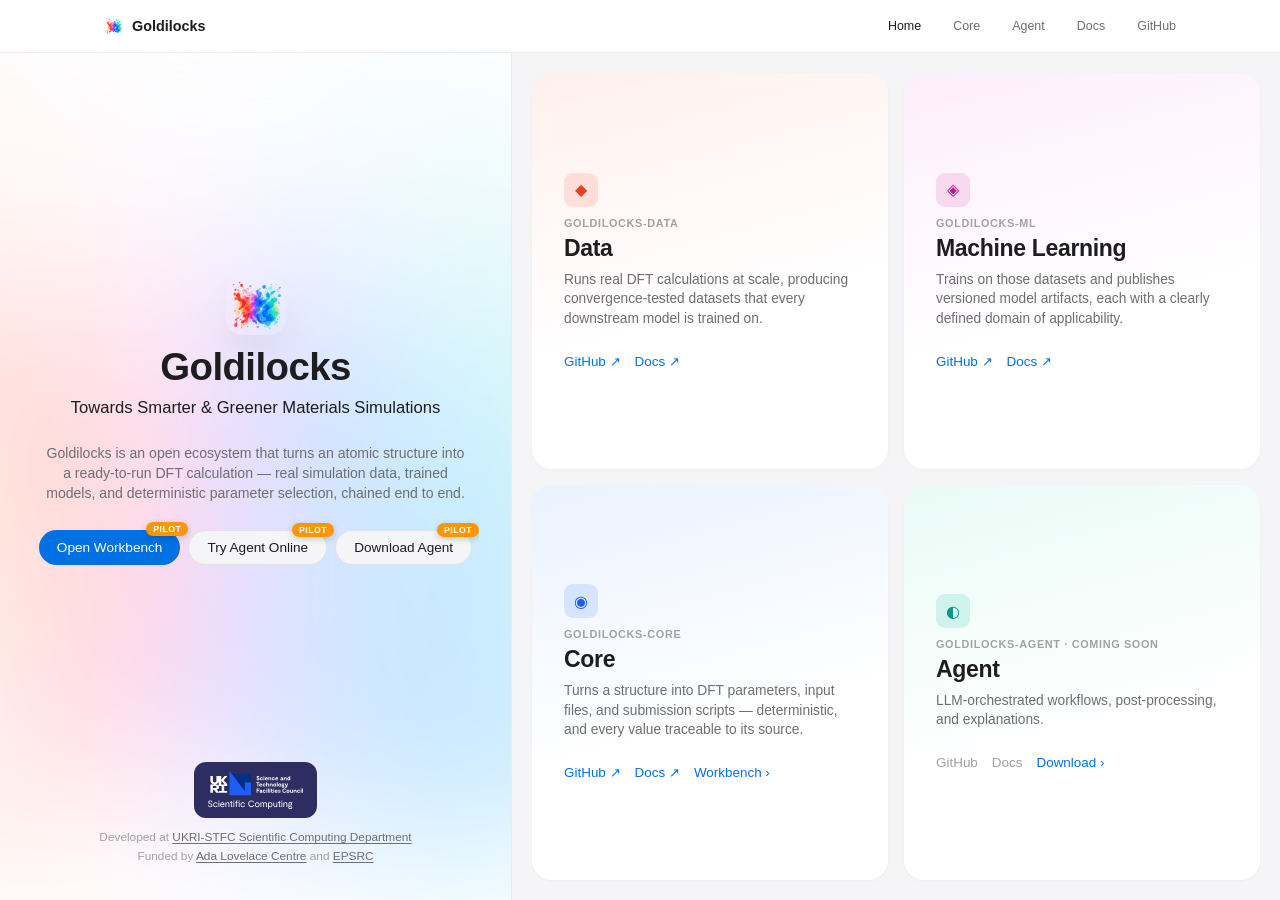
==== public/index.html @ 39aa0d84 "Replace placeholder with the ecosystem landing page (index/core/agent) Moves in the Apple-light land" ====
<!doctype html>
<html lang="en">
<head>
<meta charset="UTF-8" />
<meta name="viewport" content="width=device-width, initial-scale=1.0" />
<title>Goldilocks</title>
<link rel="stylesheet" href="style.css" />
</head>
<body>
<div class="page">
  <nav class="nav">
    <div class="wrap">
      <div class="brand">
        <img src="assets/logo-splash.png" alt="Goldilocks logo" />
        <span>Goldilocks</span>
      </div>
      <div class="navlinks">
        <a href="index.html" class="active">Home</a>
        <a href="core.html">Core</a>
        <a href="agent.html">Agent</a>
        <a href="#">Docs</a>
        <a href="#">GitHub</a>
      </div>
    </div>
  </nav>

  <div class="split">
    <div class="split-left">
      <div class="brand-center">
        <img class="hero-mark" src="assets/logo-splash.png" alt="Goldilocks" />
        <h1>Goldilocks</h1>
        <p class="slogan">Towards Smarter &amp; Greener Materials Simulations</p>
        <p class="intro">Goldilocks is an open ecosystem that turns an atomic structure into a ready-to-run DFT calculation — real simulation data, trained models, and deterministic parameter selection, chained end to end.</p>
        <div class="cta-row">
          <a class="btn btn-primary" href="core.html">Open Workbench<span class="pilot-badge">Pilot</span></a>
          <a class="btn btn-secondary" href="agent.html">Try Agent Online<span class="pilot-badge">Pilot</span></a>
          <a class="btn btn-secondary" href="agent.html">Download Agent<span class="pilot-badge">Pilot</span></a>
        </div>
      </div>
      <div class="affiliation">
        <a href="https://www.sc.stfc.ac.uk/" target="_blank" rel="noopener noreferrer">
          <img class="scd-logo" src="assets/logo-alt.svg" alt="UKRI-STFC Scientific Computing Department" />
        </a>
        <div class="affiliation-text">
          <div class="line">Developed at <a href="https://www.sc.stfc.ac.uk/" target="_blank" rel="noopener noreferrer">UKRI-STFC Scientific Computing Department</a></div>
          <div class="line">Funded by <a href="https://www.adalovelacecentre.ac.uk/" target="_blank" rel="noopener noreferrer">Ada Lovelace Centre</a> and <a href="https://gtr.ukri.org/projects?ref=EP%2FZ530657%2F1" target="_blank" rel="noopener noreferrer">EPSRC</a></div>
        </div>
      </div>
    </div>

    <div class="split-right">
      <div class="split-row card-data">
        <div class="icon icon-data">◆</div>
        <div class="kicker">goldilocks-data</div>
        <h2>Data</h2>
        <p class="tagline">Runs real DFT calculations at scale, producing convergence-tested datasets that every downstream model is trained on.</p>
        <div class="links">
          <a href="https://github.com/stfc/goldilocks-data" target="_blank" rel="noopener noreferrer">GitHub ↗</a>
          <a href="https://stfc.github.io/goldilocks-data/" target="_blank" rel="noopener noreferrer">Docs ↗</a>
        </div>
      </div>

      <div class="split-row card-ml">
        <div class="icon icon-ml">◈</div>
        <div class="kicker">goldilocks-ml</div>
        <h2>Machine Learning</h2>
        <p class="tagline">Trains on those datasets and publishes versioned model artifacts, each with a clearly defined domain of applicability.</p>
        <div class="links">
          <a href="https://github.com/stfc/goldilocks-ml" target="_blank" rel="noopener noreferrer">GitHub ↗</a>
          <a href="https://stfc.github.io/goldilocks-ml/" target="_blank" rel="noopener noreferrer">Docs ↗</a>
        </div>
      </div>

      <div class="split-row card-core">
        <div class="icon icon-core">◉</div>
        <div class="kicker">goldilocks-core</div>
        <h2>Core</h2>
        <p class="tagline">Turns a structure into DFT parameters, input files, and submission scripts — deterministic, and every value traceable to its source.</p>
        <div class="links">
          <a href="https://github.com/stfc/goldilocks-core" target="_blank" rel="noopener noreferrer">GitHub ↗</a>
          <a href="https://stfc.github.io/goldilocks-core/" target="_blank" rel="noopener noreferrer">Docs ↗</a>
          <a href="core.html">Workbench &rsaquo;</a>
        </div>
      </div>

      <div class="split-row card-agent">
        <div class="icon icon-agent">◐</div>
        <div class="kicker">goldilocks-agent · Coming soon</div>
        <h2>Agent</h2>
        <p class="tagline">LLM-orchestrated workflows, post-processing, and explanations.</p>
        <div class="links">
          <a class="muted" href="#">GitHub</a>
          <a class="muted" href="#">Docs</a>
          <a href="agent.html">Download &rsaquo;</a>
        </div>
      </div>
    </div>
  </div>
</div>
</body>
</html>
---- public/style.css ----
:root {
  --bg: #ffffff;
  --bg-soft: #f5f5f7;
  --text: #1d1d1f;
  --text-dim: #6e6e73;
  --text-faint: #a1a1a6;
  --blue: #0071e3;
  --blue-hover: #0077ed;
  --line: rgba(0, 0, 0, 0.08);
  font-size: 16px;
}

* { box-sizing: border-box; }

html, body {
  height: 100%;
  margin: 0;
  padding: 0;
  background: var(--bg);
  color: var(--text);
  font-family: -apple-system, BlinkMacSystemFont, "SF Pro Display", "Inter", "Segoe UI", sans-serif;
  -webkit-font-smoothing: antialiased;
}

h1, h2, h3 {
  letter-spacing: -0.015em;
  margin: 0;
  font-weight: 600;
}

a { color: inherit; text-decoration: none; }

.page {
  height: 100vh;
  display: flex;
  flex-direction: column;
  overflow: hidden;
}

.wrap {
  width: 100%;
  max-width: 1024px;
  margin: 0 auto;
  padding: 0 24px;
}

/* ---------- nav ---------- */
.nav {
  flex: 0 0 auto;
  backdrop-filter: saturate(180%) blur(20px);
  background: rgba(255, 255, 255, 0.8);
  border-bottom: 1px solid var(--line);
}

.nav .wrap {
  display: flex;
  align-items: center;
  justify-content: space-between;
  height: 52px;
  max-width: 1120px;
}

.brand {
  display: flex;
  align-items: center;
  gap: 8px;
  font-weight: 600;
  font-size: 0.9rem;
  color: var(--text);
}

.brand img {
  width: 20px;
  height: 20px;
  border-radius: 5px;
  object-fit: cover;
}

.navlinks {
  display: flex;
  align-items: center;
  gap: 32px;
  font-size: 0.78rem;
  color: var(--text-dim);
}

.navlinks a { transition: color .15s ease; }
.navlinks a:hover, .navlinks a.active { color: var(--text); }

/* ---------- split home ---------- */
.split {
  flex: 1 1 auto;
  min-height: 0;
  display: flex;
}

.split-left {
  width: 40%;
  position: relative;
  overflow: hidden;
  display: flex;
  flex-direction: column;
  align-items: center;
  text-align: center;
  padding: 32px;
  border-right: 1px solid var(--line);
}

.split-left::before {
  content: "";
  position: absolute;
  inset: -25%;
  background-image: url('assets/logo-splash.png');
  background-size: 150% auto;
  background-position: center;
  background-repeat: no-repeat;
  filter: blur(80px) saturate(1.25);
  opacity: 0.55;
  z-index: 0;
  pointer-events: none;
}

.split-left::after {
  content: "";
  position: absolute;
  inset: 0;
  background: rgba(255, 255, 255, 0.62);
  z-index: 0;
  pointer-events: none;
}

.split-left > * { position: relative; z-index: 1; }

.brand-center {
  flex: 1;
  min-height: 0;
  width: 100%;
  display: flex;
  flex-direction: column;
  align-items: center;
  justify-content: center;
  overflow-y: auto;
}

.split-left img.hero-mark {
  width: 60px;
  height: 60px;
  border-radius: 16px;
  object-fit: cover;
  box-shadow: 0 20px 44px -18px rgba(0, 0, 0, 0.25);
  margin-bottom: 10px;
}

.split-left h1 {
  font-size: clamp(1.7rem, 3.1vw, 2.4rem);
  color: var(--text);
}

.split-left .slogan {
  margin-top: 8px;
  color: var(--text);
  font-size: clamp(0.88rem, 1.3vw, 1.05rem);
  font-weight: 500;
  line-height: 1.35;
  max-width: 460px;
  white-space: nowrap;
}

.split-left .intro {
  margin-top: 8px;
  color: var(--text-dim);
  font-size: 0.88rem;
  font-weight: 400;
  line-height: 1.42;
  max-width: 420px;
}

.split-left .affiliation {
  padding-top: 8px;
  padding-bottom: 4px;
  display: flex;
  flex-direction: column;
  align-items: center;
  gap: 8px;
}

.split-left .affiliation .scd-logo {
  height: 56px;
  width: auto;
  padding: 9px 14px;
  background: #2e2d62;
  border-radius: 12px;
  box-shadow: none;
  margin: 0;
  object-fit: contain;
  transition: transform .15s ease;
}
.split-left .affiliation a:hover .scd-logo { transform: translateY(-1px); }

.affiliation-text {
  display: flex;
  flex-direction: column;
  gap: 3px;
  align-items: center;
}

.affiliation-text .line {
  font-size: 0.74rem;
  color: var(--text-faint);
  line-height: 1.3;
}

.affiliation-text a {
  color: var(--text-dim);
  text-decoration: underline;
  text-underline-offset: 2px;
}
.affiliation-text a:hover { color: var(--text); }

.split-right {
  flex: 1;
  display: grid;
  grid-template-columns: 1fr 1fr;
  grid-template-rows: 1fr 1fr;
  gap: 16px;
  padding: 20px;
  background: var(--bg-soft);
}

.split-row {
  display: flex;
  flex-direction: column;
  justify-content: center;
  padding: 0 32px;
  background: #ffffff;
  border-radius: 20px;
  box-shadow: 0 1px 3px rgba(0, 0, 0, 0.04);
  transition: transform .2s ease, box-shadow .2s ease;
  min-width: 0;
}

.split-row:hover {
  transform: translateY(-2px);
  box-shadow: 0 16px 32px -16px rgba(0, 0, 0, 0.18);
}

.split-row .icon {
  width: 34px;
  height: 34px;
  border-radius: 9px;
  display: flex;
  align-items: center;
  justify-content: center;
  font-size: 1rem;
  margin-bottom: 10px;
}
/* palette sampled left-to-right from the logo splash: red-orange -> magenta -> blue -> teal */
.card-data { background: linear-gradient(165deg, #fff0ec, #ffffff 60%); }
.card-ml { background: linear-gradient(165deg, #fdeefb, #ffffff 60%); }
.card-core { background: linear-gradient(165deg, #eaf2ff, #ffffff 60%); }
.card-agent { background: linear-gradient(165deg, #e9fbf6, #ffffff 60%); }

.icon-data { background: rgba(255, 82, 55, 0.15); color: #e34321; }
.icon-ml { background: rgba(214, 36, 159, 0.14); color: #b02090; }
.icon-core { background: rgba(30, 93, 248, 0.13); color: #1e5df8; }
.icon-agent { background: rgba(20, 184, 166, 0.16); color: #0f9488; }

.split-row .kicker {
  font-size: 0.68rem;
  font-weight: 600;
  color: var(--text-faint);
  text-transform: uppercase;
  letter-spacing: 0.06em;
  margin-bottom: 6px;
}

.split-row h2 {
  font-size: clamp(1.25rem, 1.8vw, 1.6rem);
  color: var(--text);
}

.split-row p.tagline {
  margin-top: 8px;
  color: var(--text-dim);
  font-size: 0.86rem;
  line-height: 1.4;
}

.split-row .links {
  display: flex;
  flex-wrap: wrap;
  gap: 14px;
  margin-top: 12px;
  font-size: 0.84rem;
}

.split-row .links a { color: var(--blue); }
.split-row .links a:hover { text-decoration: underline; }
.split-row .links a.muted { color: var(--text-faint); pointer-events: none; }

/* ---------- buttons / link ---------- */
.btn {
  position: relative;
  padding: 9px 18px;
  border-radius: 999px;
  font-size: 0.85rem;
  font-weight: 500;
  transition: all .15s ease;
  display: inline-flex;
  align-items: center;
  gap: 6px;
}

.pilot-badge {
  position: absolute;
  top: -8px;
  right: -8px;
  background: #ff9500;
  color: #ffffff;
  font-size: 0.55rem;
  font-weight: 700;
  padding: 2px 7px;
  border-radius: 999px;
  letter-spacing: 0.05em;
  text-transform: uppercase;
  box-shadow: 0 2px 6px rgba(0, 0, 0, 0.18);
}
.btn-primary { background: var(--blue); color: #ffffff; }
.btn-primary:hover { background: var(--blue-hover); }

.btn-secondary {
  background: var(--bg-soft);
  border: 1px solid var(--line);
  color: var(--text);
}
.btn-secondary:hover { background: #ececee; }

.btn.disabled { opacity: 0.5; pointer-events: none; }

.split-left .cta-row {
  display: flex;
  gap: 8px;
  margin-top: 12px;
  flex-wrap: wrap;
  justify-content: center;
}

.link-more {
  color: var(--blue);
  font-size: 0.95rem;
  display: inline-flex;
  align-items: center;
  gap: 4px;
}
.link-more:hover { text-decoration: underline; }

/* ---------- sub page (single screen, split content) ---------- */
.sub-split {
  flex: 1 1 auto;
  min-height: 0;
  display: flex;
}

.sub-left, .sub-right {
  flex: 1;
  display: flex;
  flex-direction: column;
  justify-content: center;
  padding: 40px 56px;
}

.sub-left { border-right: 1px solid var(--line); }

.sub-left .tag {
  font-size: 0.78rem;
  color: var(--text-faint);
  text-transform: uppercase;
  letter-spacing: 0.08em;
  margin-bottom: 14px;
  font-weight: 600;
}

.sub-left h1 {
  font-size: clamp(2rem, 4vw, 3.1rem);
  color: var(--text);
  line-height: 1.08;
}

.sub-left p {
  margin-top: 16px;
  color: var(--text-dim);
  font-size: 1.05rem;
  line-height: 1.45;
  max-width: 420px;
}

.sub-left .btn { margin-top: 26px; align-self: flex-start; }

.sub-right {
  background: var(--bg-soft);
  gap: 0;
}

/* core: visual + feature list */
.app-visual {
  width: 100%;
  height: 160px;
  border-radius: 20px;
  background: linear-gradient(135deg, #ffd452, #ff9500);
  display: flex;
  align-items: center;
  justify-content: center;
  color: rgba(255,255,255,0.9);
  font-size: 0.88rem;
  font-weight: 500;
  margin-bottom: 24px;
}

.feature-list { display: flex; flex-direction: column; gap: 16px; }
.feature-list .feature h4 {
  font-size: 0.95rem;
  color: var(--text);
  margin-bottom: 3px;
}
.feature-list .feature p {
  font-size: 0.85rem;
  color: var(--text-dim);
  line-height: 1.4;
}

/* agent: downloads + waitlist stacked in right column */
.download-row {
  display: flex;
  gap: 32px;
  margin-bottom: 20px;
}
.download-item { text-align: left; }
.download-item .os-icon { font-size: 1.5rem; margin-bottom: 6px; }
.download-item h3 { font-size: 0.92rem; color: var(--text); margin-bottom: 2px; }
.download-item .ver { font-size: 0.74rem; color: var(--text-faint); }

.install-snippet {
  padding: 12px 16px;
  border-radius: 10px;
  background: #1d1d1f;
  font-family: "SF Mono", Menlo, monospace;
  font-size: 0.78rem;
  color: #34c759;
  margin-bottom: 24px;
  overflow-x: auto;
  white-space: nowrap;
}
.install-snippet .prompt { color: #86868b; margin-right: 8px; }

.waitlist h3 { font-size: 0.98rem; color: var(--text); margin-bottom: 6px; }
.waitlist p { font-size: 0.84rem; color: var(--text-dim); margin-bottom: 12px; }
.waitlist form { display: flex; gap: 8px; }
.waitlist input {
  flex: 1;
  padding: 10px 14px;
  border-radius: 999px;
  border: 1px solid rgba(0,0,0,0.12);
  background: #ffffff;
  color: var(--text);
  font-size: 0.85rem;
}
.waitlist input:focus { outline: none; border-color: var(--blue); }

@media (max-width: 860px) {
  .page { height: auto; overflow: visible; }
  .split, .sub-split { flex-direction: column; }
  .split-left, .sub-left { border-right: none; border-bottom: 1px solid var(--line); }
  .download-row { flex-wrap: wrap; }
  .split-left .slogan { white-space: normal; }
}
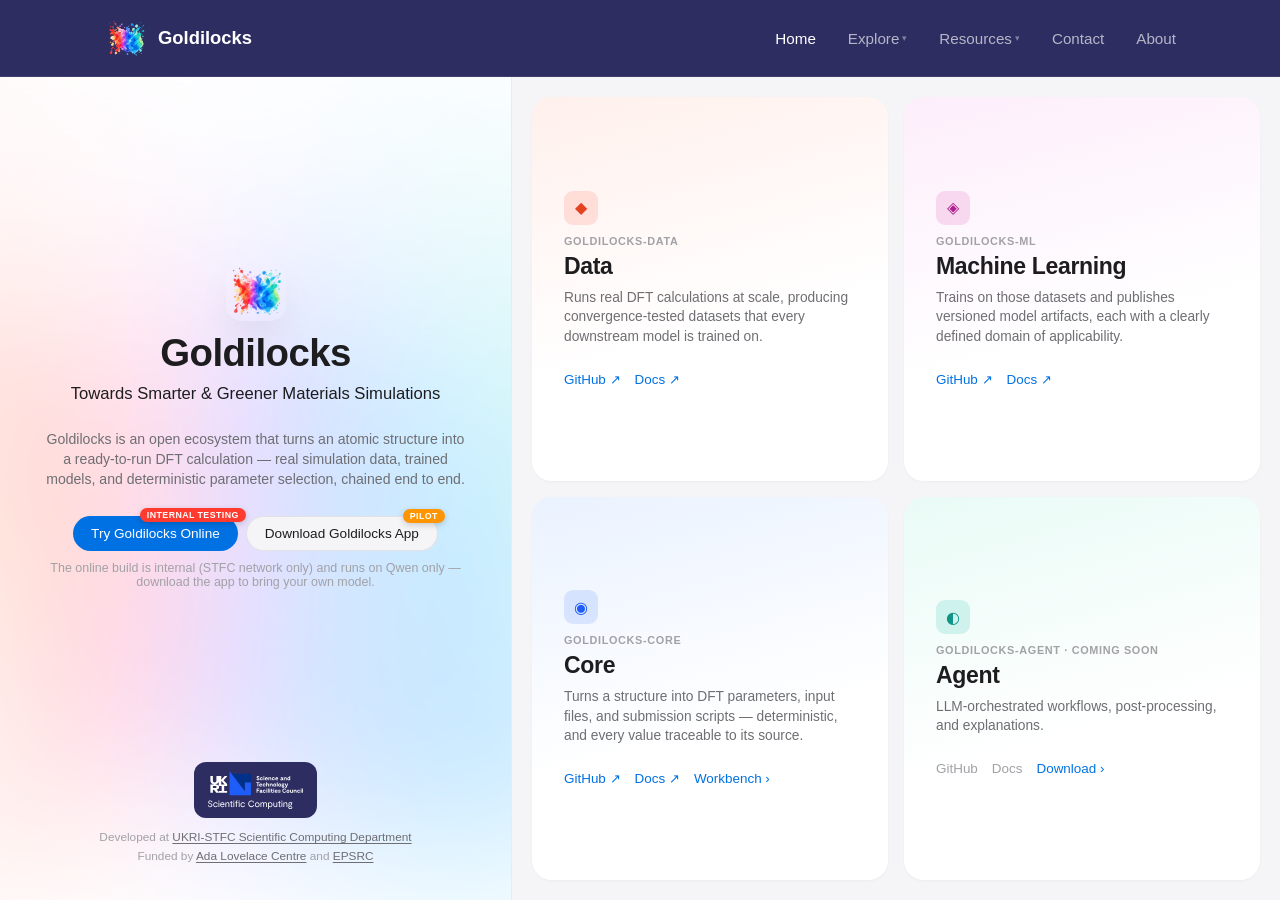
==== commit 6b6b0a08: "Add project info modal and simplify hero CTAs Adds an About overlay (Overview/Challenge/Solution/Out" ====
--- a/public/index.html
+++ b/public/index.html
@@ -16,10 +16,31 @@
       </div>
       <div class="navlinks">
         <a href="index.html" class="active">Home</a>
-        <a href="core.html">Core</a>
-        <a href="agent.html">Agent</a>
-        <a href="#">Docs</a>
-        <a href="#">GitHub</a>
+
+        <div class="nav-item">
+          <span class="nav-trigger">Explore <span class="chevron">▾</span></span>
+          <div class="dropdown">
+            <div class="dropdown-inner">
+              <a href="https://github.com/stfc/goldilocks-data" target="_blank" rel="noopener noreferrer">Data</a>
+              <a href="https://github.com/stfc/goldilocks-ml" target="_blank" rel="noopener noreferrer">ML</a>
+              <a href="core.html">Core</a>
+              <a href="agent.html">Agent</a>
+            </div>
+          </div>
+        </div>
+
+        <div class="nav-item">
+          <span class="nav-trigger">Resources <span class="chevron">▾</span></span>
+          <div class="dropdown">
+            <div class="dropdown-inner">
+              <a href="agent.html">Install</a>
+              <a href="#">Docs</a>
+            </div>
+          </div>
+        </div>
+
+        <a href="#">Contact</a>
+        <a href="#" data-about-open>About</a>
       </div>
     </div>
   </nav>
@@ -32,10 +53,10 @@
         <p class="slogan">Towards Smarter &amp; Greener Materials Simulations</p>
         <p class="intro">Goldilocks is an open ecosystem that turns an atomic structure into a ready-to-run DFT calculation — real simulation data, trained models, and deterministic parameter selection, chained end to end.</p>
         <div class="cta-row">
-          <a class="btn btn-primary" href="core.html">Open Workbench<span class="pilot-badge">Pilot</span></a>
-          <a class="btn btn-secondary" href="agent.html">Try Agent Online<span class="pilot-badge">Pilot</span></a>
-          <a class="btn btn-secondary" href="agent.html">Download Agent<span class="pilot-badge">Pilot</span></a>
+          <a class="btn btn-primary" href="agent.html">Try Goldilocks Online<span class="testing-badge">Internal Testing</span></a>
+          <a class="btn btn-secondary" href="agent.html">Download Goldilocks App<span class="pilot-badge">Pilot</span></a>
         </div>
+        <p class="cta-note">The online build is internal (STFC network only) and runs on Qwen only — download the app to bring your own model.</p>
       </div>
       <div class="affiliation">
         <a href="https://www.sc.stfc.ac.uk/" target="_blank" rel="noopener noreferrer">
@@ -96,6 +117,52 @@
       </div>
     </div>
   </div>
+
+  <div class="about-overlay" id="about-overlay">
+    <div class="about-modal">
+      <button class="about-close" type="button" aria-label="Close" data-about-close>&times;</button>
+      <div class="about-kicker">The Goldilocks Project</div>
+      <h2>Overview</h2>
+      <p>The Goldilocks project focuses on improving the efficiency and responsible use of computing resources in Density Functional Theory (DFT) calculations. DFT is a crucial method in materials and molecular science, supporting the R&amp;D of functional materials for environmental sustainability.</p>
+      <p>DFT-based research consumes a significant amount of resources on supercomputers worldwide, including a substantial portion of the UK's national supercomputing service, ARCHER2. As computing power increases, the environmental impact of DFT-based research grows, making it essential to optimize its efficiency.</p>
+      <p>This project aims to provide practical tools and evidence-based best practices for researchers and the compute-resources distribution chain.</p>
+
+      <h3>The Challenge</h3>
+      <p>DFT calculations involve numerical approximations that require careful convergence. Inexperienced users may either over-converge, leading to unnecessarily costly calculations, or under-converge, resulting in useless calculations. Both scenarios waste valuable compute resources and electricity. It is estimated that a significant proportion of DFT calculations suffer from such inefficiencies.</p>
+
+      <h3>Solution</h3>
+      <p>The Goldilocks project will develop a tool and evidence-based best practices to guide researchers in making the optimal ('Goldilocks') choice of convergence parameters. This will be achieved by:</p>
+      <ul>
+        <li>Training machine learning (ML) models to predict the convergence parameters for DFT numerical approximations, tailored to the required accuracy in common scientific investigations.</li>
+        <li>Creating a tool applicable across all DFT codes commonly used in the UK.</li>
+      </ul>
+
+      <h3>Expected Outcomes</h3>
+      <ul>
+        <li>Significantly increased efficiency and assurance levels in the use of UKRI and EPSRC hardware and software infrastructure.</li>
+        <li>Reduction in wasted compute resources, leading to substantial improvements in the environmental sustainability of research infrastructure.</li>
+        <li>Quantification and extrapolation of efficiency gains.</li>
+        <li>Dissemination of best practices globally.</li>
+        <li>Advancement towards ML-based automatic generation of inputs for DFT calculations.</li>
+        <li>Automatic a priori calculation of compute resources and carbon footprint.</li>
+        <li>Democratization of DFT research.</li>
+      </ul>
+
+      <h3>People</h3>
+      <ul class="about-people">
+        <li><span>Alin Marin Elena</span><span class="role">Principal Investigator</span></li>
+        <li><span>Susmita Basak</span><span class="role">Co-Investigator</span></li>
+        <li><span>Junwen Yin</span><span class="role"></span></li>
+        <li><span>Gilberto Teobaldi</span><span class="role"></span></li>
+        <li><span>Samuel Pinilla</span><span class="role"></span></li>
+        <li><span>Jaehoon Cha</span><span class="role"></span></li>
+      </ul>
+
+      <h3>Organisations</h3>
+      <p>Lead Research Organisation: STFC — Laboratories<br />Department: Scientific Computing Department</p>
+    </div>
+  </div>
 </div>
+<script src="script.js"></script>
 </body>
 </html>
--- a/public/style.css
+++ b/public/style.css
@@ -47,45 +47,117 @@
 /* ---------- nav ---------- */
 .nav {
   flex: 0 0 auto;
-  backdrop-filter: saturate(180%) blur(20px);
-  background: rgba(255, 255, 255, 0.8);
-  border-bottom: 1px solid var(--line);
+  background: #2e2d62;
+  border-bottom: 1px solid rgba(255, 255, 255, 0.08);
 }
 
 .nav .wrap {
   display: flex;
   align-items: center;
   justify-content: space-between;
-  height: 52px;
+  height: 76px;
   max-width: 1120px;
 }
 
 .brand {
   display: flex;
   align-items: center;
-  gap: 8px;
+  gap: 10px;
   font-weight: 600;
+  font-size: 1.15rem;
+  color: #ffffff;
+}
+
+.brand img {
+  width: 44px;
+  height: 44px;
+  border-radius: 10px;
+  object-fit: cover;
+}
+
+.navlinks {
+  display: flex;
+  align-items: center;
+  gap: 32px;
+  font-size: 0.95rem;
+  color: rgba(255, 255, 255, 0.65);
+}
+
+.navlinks a { transition: color .15s ease; }
+.navlinks a:hover, .navlinks a.active { color: #ffffff; }
+
+.nav-item {
+  position: relative;
+  display: flex;
+  align-items: center;
+}
+
+.nav-trigger {
+  display: inline-flex;
+  align-items: center;
+  cursor: default;
+  transition: color .15s ease;
+}
+
+.nav-trigger .chevron {
+  font-size: 0.6em;
+  margin-left: 3px;
+  opacity: 0.6;
+  transition: transform .15s ease;
+}
+
+.nav-item:hover .nav-trigger,
+.nav-trigger.active {
+  color: #ffffff;
+}
+
+.nav-item:hover .nav-trigger .chevron {
+  transform: rotate(180deg);
+}
+
+.dropdown {
+  position: absolute;
+  top: 100%;
+  left: 50%;
+  transform: translateX(-50%);
+  padding-top: 14px;
+  opacity: 0;
+  visibility: hidden;
+  transition: opacity .15s ease;
+  z-index: 20;
+}
+
+.nav-item:hover .dropdown,
+.nav-item:focus-within .dropdown {
+  opacity: 1;
+  visibility: visible;
+}
+
+.dropdown-inner {
+  min-width: 140px;
+  padding: 6px;
+  border-radius: 12px;
+  background: #34336e;
+  box-shadow: 0 16px 32px -12px rgba(0, 0, 0, 0.45);
+  display: flex;
+  flex-direction: column;
+  gap: 2px;
+}
+
+.dropdown-inner a {
+  padding: 8px 14px;
+  border-radius: 7px;
   font-size: 0.9rem;
-  color: var(--text);
-}
-
-.brand img {
-  width: 20px;
-  height: 20px;
-  border-radius: 5px;
-  object-fit: cover;
-}
-
-.navlinks {
-  display: flex;
-  align-items: center;
-  gap: 32px;
-  font-size: 0.78rem;
-  color: var(--text-dim);
-}
-
-.navlinks a { transition: color .15s ease; }
-.navlinks a:hover, .navlinks a.active { color: var(--text); }
+  color: rgba(255, 255, 255, 0.75);
+  white-space: nowrap;
+  transition: background .15s ease, color .15s ease;
+}
+
+.dropdown-inner a:hover,
+.dropdown-inner a.active {
+  background: rgba(255, 255, 255, 0.1);
+  color: #ffffff;
+}
 
 /* ---------- split home ---------- */
 .split {
@@ -118,6 +190,18 @@
   opacity: 0.55;
   z-index: 0;
   pointer-events: none;
+  animation: splash-flow 24s ease-in-out infinite;
+}
+
+@keyframes splash-flow {
+  0%   { transform: translate(0%, 0%) scale(1) rotate(0deg); filter: blur(80px) saturate(1.25) hue-rotate(0deg); }
+  33%  { transform: translate(-3%, 2%) scale(1.08) rotate(3deg); filter: blur(80px) saturate(1.4) hue-rotate(10deg); }
+  66%  { transform: translate(2%, -3%) scale(1.05) rotate(-3deg); filter: blur(80px) saturate(1.3) hue-rotate(-8deg); }
+  100% { transform: translate(0%, 0%) scale(1) rotate(0deg); filter: blur(80px) saturate(1.25) hue-rotate(0deg); }
+}
+
+@media (prefers-reduced-motion: reduce) {
+  .split-left::before { animation: none; }
 }
 
 .split-left::after {
@@ -325,6 +409,22 @@
   text-transform: uppercase;
   box-shadow: 0 2px 6px rgba(0, 0, 0, 0.18);
 }
+
+.testing-badge {
+  position: absolute;
+  top: -8px;
+  right: -8px;
+  background: #ff3b30;
+  color: #ffffff;
+  font-size: 0.55rem;
+  font-weight: 700;
+  padding: 2px 7px;
+  border-radius: 999px;
+  letter-spacing: 0.05em;
+  text-transform: uppercase;
+  box-shadow: 0 2px 6px rgba(0, 0, 0, 0.18);
+  white-space: nowrap;
+}
 .btn-primary { background: var(--blue); color: #ffffff; }
 .btn-primary:hover { background: var(--blue-hover); }
 
@@ -343,6 +443,13 @@
   margin-top: 12px;
   flex-wrap: wrap;
   justify-content: center;
+}
+
+.cta-note {
+  margin-top: 10px;
+  font-size: 0.78rem;
+  color: var(--text-faint);
+  text-align: center;
 }
 
 .link-more {
@@ -466,6 +573,107 @@
 }
 .waitlist input:focus { outline: none; border-color: var(--blue); }
 
+/* ---------- about modal ---------- */
+.about-overlay {
+  display: none;
+  position: fixed;
+  inset: 0;
+  align-items: center;
+  justify-content: center;
+  padding: 24px;
+  background: rgba(29, 29, 31, 0.5);
+  z-index: 100;
+}
+
+.about-overlay.open { display: flex; }
+
+.about-modal {
+  position: relative;
+  width: 100%;
+  max-width: 620px;
+  max-height: 84vh;
+  overflow-y: auto;
+  background: #ffffff;
+  border-radius: 20px;
+  padding: 40px 44px;
+  box-shadow: 0 30px 60px -20px rgba(0, 0, 0, 0.35);
+}
+
+.about-close {
+  position: absolute;
+  top: 16px;
+  right: 16px;
+  width: 32px;
+  height: 32px;
+  border: none;
+  border-radius: 999px;
+  background: var(--bg-soft);
+  color: var(--text-dim);
+  font-size: 1.1rem;
+  line-height: 1;
+  cursor: pointer;
+}
+.about-close:hover { background: #ececee; color: var(--text); }
+
+.about-kicker {
+  font-size: 0.7rem;
+  font-weight: 600;
+  color: var(--text-faint);
+  text-transform: uppercase;
+  letter-spacing: 0.08em;
+  margin-bottom: 6px;
+}
+
+.about-modal h2 {
+  font-size: 1.5rem;
+  color: var(--text);
+  margin-bottom: 14px;
+}
+
+.about-modal h3 {
+  font-size: 1rem;
+  color: var(--text);
+  margin-top: 22px;
+  margin-bottom: 8px;
+}
+
+.about-modal p {
+  font-size: 0.9rem;
+  color: var(--text-dim);
+  line-height: 1.55;
+}
+
+.about-modal ul {
+  margin: 0;
+  padding-left: 18px;
+}
+.about-modal ul li {
+  font-size: 0.9rem;
+  color: var(--text-dim);
+  line-height: 1.55;
+  margin-bottom: 6px;
+}
+
+.about-people {
+  list-style: none;
+  padding: 0;
+  display: flex;
+  flex-direction: column;
+  gap: 6px;
+}
+.about-people li {
+  display: flex;
+  justify-content: space-between;
+  gap: 12px;
+  font-size: 0.9rem;
+  color: var(--text-dim);
+}
+.about-people .role {
+  color: var(--text-faint);
+  font-size: 0.8rem;
+  white-space: nowrap;
+}
+
 @media (max-width: 860px) {
   .page { height: auto; overflow: visible; }
   .split, .sub-split { flex-direction: column; }
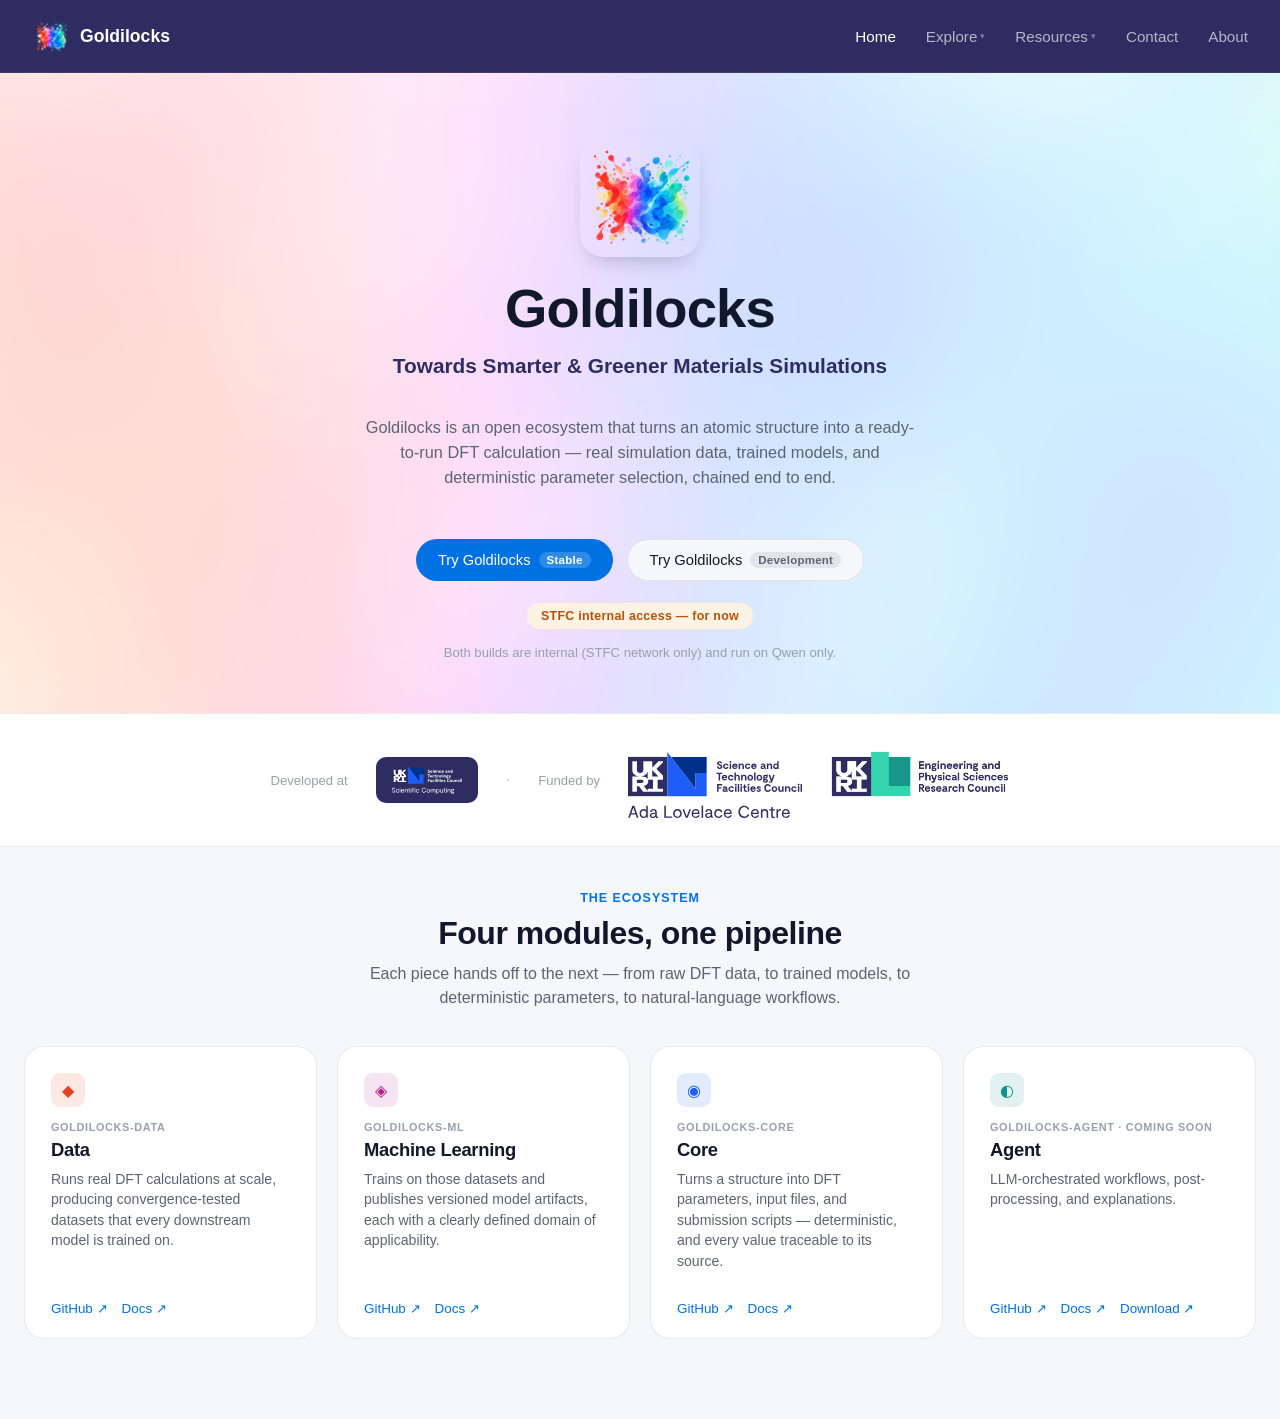
==== commit 3f5c52b2: "Redesign hero, ecosystem grid, and sub-pages for clarity Consolidates the fragmented multi-column he" ====
--- a/public/index.html
+++ b/public/index.html
@@ -14,113 +14,132 @@
         <img src="assets/logo-splash.png" alt="Goldilocks logo" />
         <span>Goldilocks</span>
       </div>
-      <div class="navlinks">
+      <button class="nav-toggle" type="button" aria-label="Toggle menu" aria-expanded="false" data-nav-toggle>
+        <span></span><span></span><span></span>
+      </button>
+      <div class="navlinks" data-nav-panel>
         <a href="index.html" class="active">Home</a>
 
         <div class="nav-item">
-          <span class="nav-trigger">Explore <span class="chevron">▾</span></span>
+          <span class="nav-trigger" data-nav-item-trigger>Explore <span class="chevron">▾</span></span>
           <div class="dropdown">
             <div class="dropdown-inner">
-              <a href="https://github.com/stfc/goldilocks-data" target="_blank" rel="noopener noreferrer">Data</a>
-              <a href="https://github.com/stfc/goldilocks-ml" target="_blank" rel="noopener noreferrer">ML</a>
-              <a href="core.html">Core</a>
-              <a href="agent.html">Agent</a>
+              <a href="https://stfc.github.io/goldilocks-data/" target="_blank" rel="noopener noreferrer">Data</a>
+              <a href="https://stfc.github.io/goldilocks-ml/" target="_blank" rel="noopener noreferrer">ML</a>
+              <a href="https://stfc.github.io/goldilocks-core/" target="_blank" rel="noopener noreferrer">Core</a>
+              <a href="https://stfc.github.io/goldilocks-agent/" target="_blank" rel="noopener noreferrer">Agent</a>
             </div>
           </div>
         </div>
 
         <div class="nav-item">
-          <span class="nav-trigger">Resources <span class="chevron">▾</span></span>
+          <span class="nav-trigger" data-nav-item-trigger>Resources <span class="chevron">▾</span></span>
           <div class="dropdown">
             <div class="dropdown-inner">
               <a href="agent.html">Install</a>
-              <a href="#">Docs</a>
+              <a href="https://stfc.github.io/goldilocks-agent/" target="_blank" rel="noopener noreferrer">Docs</a>
             </div>
           </div>
         </div>
 
-        <a href="#">Contact</a>
-        <a href="#" data-about-open>About</a>
+        <a href="#" data-overlay-open="contact-overlay">Contact</a>
+        <a href="#" data-overlay-open="about-overlay">About</a>
       </div>
     </div>
   </nav>
 
-  <div class="split">
-    <div class="split-left">
-      <div class="brand-center">
-        <img class="hero-mark" src="assets/logo-splash.png" alt="Goldilocks" />
-        <h1>Goldilocks</h1>
-        <p class="slogan">Towards Smarter &amp; Greener Materials Simulations</p>
-        <p class="intro">Goldilocks is an open ecosystem that turns an atomic structure into a ready-to-run DFT calculation — real simulation data, trained models, and deterministic parameter selection, chained end to end.</p>
-        <div class="cta-row">
-          <a class="btn btn-primary" href="agent.html">Try Goldilocks Online<span class="testing-badge">Internal Testing</span></a>
-          <a class="btn btn-secondary" href="agent.html">Download Goldilocks App<span class="pilot-badge">Pilot</span></a>
-        </div>
-        <p class="cta-note">The online build is internal (STFC network only) and runs on Qwen only — download the app to bring your own model.</p>
-      </div>
-      <div class="affiliation">
-        <a href="https://www.sc.stfc.ac.uk/" target="_blank" rel="noopener noreferrer">
-          <img class="scd-logo" src="assets/logo-alt.svg" alt="UKRI-STFC Scientific Computing Department" />
-        </a>
-        <div class="affiliation-text">
-          <div class="line">Developed at <a href="https://www.sc.stfc.ac.uk/" target="_blank" rel="noopener noreferrer">UKRI-STFC Scientific Computing Department</a></div>
-          <div class="line">Funded by <a href="https://www.adalovelacecentre.ac.uk/" target="_blank" rel="noopener noreferrer">Ada Lovelace Centre</a> and <a href="https://gtr.ukri.org/projects?ref=EP%2FZ530657%2F1" target="_blank" rel="noopener noreferrer">EPSRC</a></div>
-        </div>
-      </div>
-    </div>
-
-    <div class="split-right">
-      <div class="split-row card-data">
-        <div class="icon icon-data">◆</div>
-        <div class="kicker">goldilocks-data</div>
-        <h2>Data</h2>
-        <p class="tagline">Runs real DFT calculations at scale, producing convergence-tested datasets that every downstream model is trained on.</p>
-        <div class="links">
-          <a href="https://github.com/stfc/goldilocks-data" target="_blank" rel="noopener noreferrer">GitHub ↗</a>
-          <a href="https://stfc.github.io/goldilocks-data/" target="_blank" rel="noopener noreferrer">Docs ↗</a>
-        </div>
-      </div>
-
-      <div class="split-row card-ml">
-        <div class="icon icon-ml">◈</div>
-        <div class="kicker">goldilocks-ml</div>
-        <h2>Machine Learning</h2>
-        <p class="tagline">Trains on those datasets and publishes versioned model artifacts, each with a clearly defined domain of applicability.</p>
-        <div class="links">
-          <a href="https://github.com/stfc/goldilocks-ml" target="_blank" rel="noopener noreferrer">GitHub ↗</a>
-          <a href="https://stfc.github.io/goldilocks-ml/" target="_blank" rel="noopener noreferrer">Docs ↗</a>
-        </div>
-      </div>
-
-      <div class="split-row card-core">
-        <div class="icon icon-core">◉</div>
-        <div class="kicker">goldilocks-core</div>
-        <h2>Core</h2>
-        <p class="tagline">Turns a structure into DFT parameters, input files, and submission scripts — deterministic, and every value traceable to its source.</p>
-        <div class="links">
-          <a href="https://github.com/stfc/goldilocks-core" target="_blank" rel="noopener noreferrer">GitHub ↗</a>
-          <a href="https://stfc.github.io/goldilocks-core/" target="_blank" rel="noopener noreferrer">Docs ↗</a>
-          <a href="core.html">Workbench &rsaquo;</a>
-        </div>
-      </div>
-
-      <div class="split-row card-agent">
-        <div class="icon icon-agent">◐</div>
-        <div class="kicker">goldilocks-agent · Coming soon</div>
-        <h2>Agent</h2>
-        <p class="tagline">LLM-orchestrated workflows, post-processing, and explanations.</p>
-        <div class="links">
-          <a class="muted" href="#">GitHub</a>
-          <a class="muted" href="#">Docs</a>
-          <a href="agent.html">Download &rsaquo;</a>
-        </div>
-      </div>
-    </div>
-  </div>
+  <section class="hero">
+    <div class="wrap hero-inner">
+      <img class="hero-mark" src="assets/logo-splash.png" alt="Goldilocks" />
+      <h1>Goldilocks</h1>
+      <p class="slogan">Towards Smarter &amp; Greener Materials Simulations</p>
+      <p class="intro">Goldilocks is an open ecosystem that turns an atomic structure into a ready-to-run DFT calculation — real simulation data, trained models, and deterministic parameter selection, chained end to end.</p>
+      <div class="hero-cta">
+        <a class="btn btn-primary" href="http://172.16.113.98:8000" target="_blank" rel="noopener noreferrer">Try Goldilocks <span class="btn-track">Stable</span></a>
+        <a class="btn btn-secondary" href="http://172.16.113.101:8080/" target="_blank" rel="noopener noreferrer">Try Goldilocks <span class="btn-track">Development</span></a>
+      </div>
+      <span class="hero-flag">STFC internal access — for now</span>
+      <p class="cta-note">Both builds are internal (STFC network only) and run on Qwen only.</p>
+    </div>
+  </section>
+
+  <section class="trust-bar">
+    <div class="wrap trust-inner">
+      <span class="trust-label">Developed at</span>
+      <a class="trust-logo-chip" href="https://www.sc.stfc.ac.uk/" target="_blank" rel="noopener noreferrer">
+        <img src="assets/logo-alt.svg" alt="UKRI-STFC Scientific Computing Department" />
+      </a>
+      <span class="trust-sep">·</span>
+      <span class="trust-label">Funded by</span>
+      <a class="trust-logo-plain trust-logo-alc" href="https://www.adalovelacecentre.ac.uk/" target="_blank" rel="noopener noreferrer">
+        <img src="assets/alc-logo.svg" alt="Ada Lovelace Centre" />
+      </a>
+      <a class="trust-logo-plain trust-logo-epsrc" href="https://gtr.ukri.org/projects?ref=EP%2FZ530657%2F1" target="_blank" rel="noopener noreferrer">
+        <img src="assets/epsrc-logo.png" alt="EPSRC" />
+      </a>
+    </div>
+  </section>
+
+  <section class="ecosystem">
+    <div class="wrap">
+      <div class="section-head">
+        <div class="kicker">The ecosystem</div>
+        <h2>Four modules, one pipeline</h2>
+        <p>Each piece hands off to the next — from raw DFT data, to trained models, to deterministic parameters, to natural-language workflows.</p>
+      </div>
+
+      <div class="eco-grid">
+        <div class="eco-card">
+          <div class="icon icon-data">◆</div>
+          <div class="kicker">goldilocks-data</div>
+          <h3>Data</h3>
+          <p class="tagline">Runs real DFT calculations at scale, producing convergence-tested datasets that every downstream model is trained on.</p>
+          <div class="links">
+            <a href="https://github.com/stfc/goldilocks-data" target="_blank" rel="noopener noreferrer">GitHub ↗</a>
+            <a href="https://stfc.github.io/goldilocks-data/" target="_blank" rel="noopener noreferrer">Docs ↗</a>
+          </div>
+        </div>
+
+        <div class="eco-card">
+          <div class="icon icon-ml">◈</div>
+          <div class="kicker">goldilocks-ml</div>
+          <h3>Machine Learning</h3>
+          <p class="tagline">Trains on those datasets and publishes versioned model artifacts, each with a clearly defined domain of applicability.</p>
+          <div class="links">
+            <a href="https://github.com/stfc/goldilocks-ml" target="_blank" rel="noopener noreferrer">GitHub ↗</a>
+            <a href="https://stfc.github.io/goldilocks-ml/" target="_blank" rel="noopener noreferrer">Docs ↗</a>
+          </div>
+        </div>
+
+        <div class="eco-card">
+          <div class="icon icon-core">◉</div>
+          <div class="kicker">goldilocks-core</div>
+          <h3>Core</h3>
+          <p class="tagline">Turns a structure into DFT parameters, input files, and submission scripts — deterministic, and every value traceable to its source.</p>
+          <div class="links">
+            <a href="https://github.com/stfc/goldilocks-core" target="_blank" rel="noopener noreferrer">GitHub ↗</a>
+            <a href="https://stfc.github.io/goldilocks-core/" target="_blank" rel="noopener noreferrer">Docs ↗</a>
+          </div>
+        </div>
+
+        <div class="eco-card">
+          <div class="icon icon-agent">◐</div>
+          <div class="kicker">goldilocks-agent · Coming soon</div>
+          <h3>Agent</h3>
+          <p class="tagline">LLM-orchestrated workflows, post-processing, and explanations.</p>
+          <div class="links">
+            <a href="https://github.com/stfc/goldilocks-agent" target="_blank" rel="noopener noreferrer">GitHub ↗</a>
+            <a href="https://stfc.github.io/goldilocks-agent/" target="_blank" rel="noopener noreferrer">Docs ↗</a>
+            <a href="https://github.com/stfc/goldilocks-agent/pkgs/container/goldilocks-agent" target="_blank" rel="noopener noreferrer">Download ↗</a>
+          </div>
+        </div>
+      </div>
+    </div>
+  </section>
 
   <div class="about-overlay" id="about-overlay">
     <div class="about-modal">
-      <button class="about-close" type="button" aria-label="Close" data-about-close>&times;</button>
+      <button class="about-close" type="button" aria-label="Close" data-overlay-close>&times;</button>
       <div class="about-kicker">The Goldilocks Project</div>
       <h2>Overview</h2>
       <p>The Goldilocks project focuses on improving the efficiency and responsible use of computing resources in Density Functional Theory (DFT) calculations. DFT is a crucial method in materials and molecular science, supporting the R&amp;D of functional materials for environmental sustainability.</p>
@@ -162,6 +181,49 @@
       <p>Lead Research Organisation: STFC — Laboratories<br />Department: Scientific Computing Department</p>
     </div>
   </div>
+
+  <div class="about-overlay" id="contact-overlay">
+    <div class="about-modal contact-modal">
+      <button class="about-close" type="button" aria-label="Close" data-overlay-close>&times;</button>
+      <div class="about-kicker">The Goldilocks Project</div>
+      <h2>Contact</h2>
+      <p>Reach out to the team directly.</p>
+      <div class="contact-grid">
+        <div class="contact-card">
+          <img src="assets/team/alin-marin-elena.jpg" alt="Alin-Marin Elena" />
+          <h4>Alin-Marin Elena</h4>
+          <div class="role">Project Lead</div>
+          <a href="mailto:alin-marin.elena@stfc.ac.uk">alin-marin.elena@stfc.ac.uk</a>
+        </div>
+        <div class="contact-card">
+          <img src="assets/team/susmita-basak.jpg" alt="Susmita Basak" />
+          <h4>Susmita Basak</h4>
+          <div class="role">Project Co-lead</div>
+          <a href="mailto:susmita.basak@stfc.ac.uk">susmita.basak@stfc.ac.uk</a>
+        </div>
+        <div class="contact-card">
+          <img src="assets/team/junwen-yin.jpg" alt="Junwen Yin" />
+          <h4>Junwen Yin</h4>
+          <a href="mailto:junwen.yin@stfc.ac.uk">junwen.yin@stfc.ac.uk</a>
+        </div>
+        <div class="contact-card">
+          <img src="assets/team/jaehoon-cha.jpg" alt="Jaehoon Cha" />
+          <h4>Jaehoon Cha</h4>
+          <a href="mailto:Jaehoon.Cha@stfc.ac.uk">Jaehoon.Cha@stfc.ac.uk</a>
+        </div>
+        <div class="contact-card">
+          <img src="assets/team/willow-sparks.jpg" alt="Willow Sparks" />
+          <h4>Willow Sparks</h4>
+          <a href="mailto:willow.sparks@stfc.ac.uk">willow.sparks@stfc.ac.uk</a>
+        </div>
+        <div class="contact-card">
+          <img src="assets/team/gilberto-teobaldi.jpg" alt="Gilberto Teobaldi" />
+          <h4>Gilberto Teobaldi</h4>
+          <a href="mailto:gilberto.teobaldi@stfc.ac.uk">gilberto.teobaldi@stfc.ac.uk</a>
+        </div>
+      </div>
+    </div>
+  </div>
 </div>
 <script src="script.js"></script>
 </body>
--- a/public/style.css
+++ b/public/style.css
@@ -1,21 +1,33 @@
 :root {
   --bg: #ffffff;
-  --bg-soft: #f5f5f7;
-  --text: #1d1d1f;
-  --text-dim: #6e6e73;
-  --text-faint: #a1a1a6;
+  --bg-soft: #f6f7fb;
+  --bg-sunken: #eef1f8;
+  --text: #12182b;
+  --text-dim: #5b6474;
+  --text-faint: #97a0af;
+  --navy: #2e2d62;
+  --navy-soft: #3d3c7a;
   --blue: #0071e3;
   --blue-hover: #0077ed;
-  --line: rgba(0, 0, 0, 0.08);
+  --line: rgba(18, 24, 43, 0.09);
+  --amber: #b45309;
+  --amber-bg: #fef3e2;
+  --icon-data: #e34321;
+  --icon-ml: #b02090;
+  --icon-core: #1e5df8;
+  --icon-agent: #0f9488;
+  --radius-lg: 20px;
+  --radius-md: 14px;
+  --radius-sm: 10px;
   font-size: 16px;
 }
 
 * { box-sizing: border-box; }
 
 html, body {
-  height: 100%;
   margin: 0;
   padding: 0;
+  overflow-x: hidden;
   background: var(--bg);
   color: var(--text);
   font-family: -apple-system, BlinkMacSystemFont, "SF Pro Display", "Inter", "Segoe UI", sans-serif;
@@ -31,15 +43,14 @@
 a { color: inherit; text-decoration: none; }
 
 .page {
-  height: 100vh;
+  min-height: 100vh;
   display: flex;
   flex-direction: column;
-  overflow: hidden;
 }
 
 .wrap {
   width: 100%;
-  max-width: 1024px;
+  max-width: 1320px;
   margin: 0 auto;
   padding: 0 24px;
 }
@@ -47,7 +58,10 @@
 /* ---------- nav ---------- */
 .nav {
   flex: 0 0 auto;
-  background: #2e2d62;
+  position: sticky;
+  top: 0;
+  z-index: 40;
+  background: var(--navy);
   border-bottom: 1px solid rgba(255, 255, 255, 0.08);
 }
 
@@ -55,8 +69,9 @@
   display: flex;
   align-items: center;
   justify-content: space-between;
-  height: 76px;
-  max-width: 1120px;
+  height: 72px;
+  max-width: none;
+  padding: 0 32px;
 }
 
 .brand {
@@ -64,21 +79,51 @@
   align-items: center;
   gap: 10px;
   font-weight: 600;
-  font-size: 1.15rem;
+  font-size: 1.1rem;
   color: #ffffff;
 }
 
 .brand img {
-  width: 44px;
-  height: 44px;
-  border-radius: 10px;
+  width: 38px;
+  height: 38px;
+  border-radius: 9px;
   object-fit: cover;
 }
 
+.nav-toggle {
+  display: none;
+  flex-direction: column;
+  justify-content: center;
+  gap: 5px;
+  width: 40px;
+  height: 40px;
+  padding: 0;
+  border: none;
+  border-radius: 8px;
+  background: transparent;
+  cursor: pointer;
+}
+
+.nav-toggle span {
+  display: block;
+  width: 20px;
+  height: 2px;
+  margin: 0 auto;
+  background: #ffffff;
+  border-radius: 2px;
+  transition: transform .2s ease, opacity .2s ease;
+}
+
+.nav-toggle:hover { background: rgba(255, 255, 255, 0.08); }
+
+.nav-toggle.open span:nth-child(1) { transform: translateY(7px) rotate(45deg); }
+.nav-toggle.open span:nth-child(2) { opacity: 0; }
+.nav-toggle.open span:nth-child(3) { transform: translateY(-7px) rotate(-45deg); }
+
 .navlinks {
   display: flex;
   align-items: center;
-  gap: 32px;
+  gap: 30px;
   font-size: 0.95rem;
   color: rgba(255, 255, 255, 0.65);
 }
@@ -137,7 +182,7 @@
   min-width: 140px;
   padding: 6px;
   border-radius: 12px;
-  background: #34336e;
+  background: var(--navy-soft);
   box-shadow: 0 16px 32px -12px rgba(0, 0, 0, 0.45);
   display: flex;
   flex-direction: column;
@@ -159,26 +204,77 @@
   color: #ffffff;
 }
 
-/* ---------- split home ---------- */
-.split {
-  flex: 1 1 auto;
-  min-height: 0;
-  display: flex;
-}
-
-.split-left {
-  width: 40%;
+@media (max-width: 900px) {
+  .nav .wrap { padding: 0 20px; }
+  .nav-toggle { display: flex; }
+
+  .navlinks {
+    position: absolute;
+    top: 100%;
+    left: 0;
+    right: 0;
+    flex-direction: column;
+    align-items: stretch;
+    gap: 2px;
+    background: var(--navy);
+    border-bottom: 1px solid rgba(255, 255, 255, 0.08);
+    box-shadow: 0 20px 32px -20px rgba(0, 0, 0, 0.5);
+    padding: 8px 16px 18px;
+    max-height: 0;
+    overflow: hidden;
+    visibility: hidden;
+    transition: max-height .25s ease;
+  }
+
+  .navlinks.open {
+    max-height: 480px;
+    visibility: visible;
+  }
+
+  .navlinks > a {
+    padding: 12px 4px;
+    border-top: 1px solid rgba(255, 255, 255, 0.08);
+  }
+
+  .nav-item { flex-direction: column; align-items: stretch; }
+  .nav-trigger {
+    padding: 12px 4px;
+    border-top: 1px solid rgba(255, 255, 255, 0.08);
+    justify-content: space-between;
+  }
+
+  .dropdown {
+    position: static;
+    transform: none;
+    padding-top: 0;
+    opacity: 1;
+    visibility: visible;
+    transition: none;
+  }
+
+  .nav-item .dropdown { display: none; }
+  .nav-item.open .dropdown { display: block; }
+  .nav-item.open .nav-trigger .chevron { transform: rotate(180deg); }
+
+  .dropdown-inner {
+    background: transparent;
+    box-shadow: none;
+    padding: 0 0 4px 12px;
+  }
+
+  .dropdown-inner a { color: rgba(255, 255, 255, 0.6); }
+}
+
+/* ---------- hero ---------- */
+.hero {
   position: relative;
   overflow: hidden;
-  display: flex;
-  flex-direction: column;
-  align-items: center;
-  text-align: center;
-  padding: 32px;
-  border-right: 1px solid var(--line);
-}
-
-.split-left::before {
+  background: var(--bg);
+  border-bottom: 1px solid var(--line);
+  padding: clamp(36px, 5vw, 64px) 0 clamp(28px, 3.5vw, 40px);
+}
+
+.hero::before {
   content: "";
   position: absolute;
   inset: -25%;
@@ -187,7 +283,7 @@
   background-position: center;
   background-repeat: no-repeat;
   filter: blur(80px) saturate(1.25);
-  opacity: 0.55;
+  opacity: 0.5;
   z-index: 0;
   pointer-events: none;
   animation: splash-flow 24s ease-in-out infinite;
@@ -201,10 +297,10 @@
 }
 
 @media (prefers-reduced-motion: reduce) {
-  .split-left::before { animation: none; }
-}
-
-.split-left::after {
+  .hero::before { animation: none; }
+}
+
+.hero::after {
   content: "";
   position: absolute;
   inset: 0;
@@ -213,122 +309,185 @@
   pointer-events: none;
 }
 
-.split-left > * { position: relative; z-index: 1; }
-
-.brand-center {
-  flex: 1;
-  min-height: 0;
+.hero-inner {
+  position: relative;
+  z-index: 1;
+  display: flex;
+  flex-direction: column;
+  align-items: center;
+  text-align: center;
+  max-width: 720px;
+  margin: 0 auto;
   width: 100%;
+}
+
+.hero-inner > * { max-width: 100%; }
+
+.hero-flag {
+  display: inline-flex;
+  align-items: center;
+  gap: 6px;
+  padding: 6px 14px;
+  border-radius: 999px;
+  background: var(--amber-bg);
+  color: var(--amber);
+  font-size: 0.78rem;
+  font-weight: 600;
+  letter-spacing: 0.02em;
+  margin-top: 22px;
+}
+
+.hero-mark {
+  width: 120px;
+  height: 120px;
+  border-radius: 24px;
+  object-fit: cover;
+  margin-bottom: 20px;
+  box-shadow: 0 10px 24px -12px rgba(18, 24, 43, 0.35);
+}
+
+.hero h1 {
+  font-size: clamp(2.2rem, 4.6vw, 3.4rem);
+  color: var(--text);
+}
+
+.hero .slogan {
+  margin-top: 14px;
+  color: var(--navy);
+  font-size: clamp(1.05rem, 1.8vw, 1.3rem);
+  font-weight: 600;
+}
+
+.hero .intro {
+  margin-top: 16px;
+  color: var(--text-dim);
+  font-size: 1.02rem;
+  line-height: 1.55;
+  max-width: 560px;
+}
+
+.hero-cta {
+  display: flex;
+  flex-wrap: wrap;
+  justify-content: center;
+  gap: 14px;
+  margin-top: 32px;
+}
+
+.hero .cta-note {
+  margin-top: 16px;
+  font-size: 0.82rem;
+  color: var(--text-faint);
+  text-align: center;
+}
+
+/* ---------- trust bar ---------- */
+.trust-bar {
+  border-bottom: 1px solid var(--line);
+  background: var(--bg);
+  padding: 28px 0;
+}
+
+.trust-inner {
+  display: flex;
+  flex-wrap: wrap;
+  align-items: center;
+  justify-content: center;
+  gap: 14px 28px;
+}
+
+.trust-label {
+  font-size: 0.82rem;
+  color: var(--text-faint);
+  white-space: nowrap;
+}
+
+.trust-logo-chip {
+  display: inline-flex;
+  align-items: center;
+  background: var(--navy);
+  border-radius: var(--radius-sm);
+  padding: 9px 16px;
+  transition: transform .15s ease;
+}
+
+.trust-logo-chip:hover { transform: translateY(-1px); }
+
+.trust-logo-chip img { height: 28px; width: auto; display: block; }
+
+.trust-logo-plain { display: inline-flex; align-items: center; }
+.trust-logo-plain img { height: 48px; width: auto; display: block; }
+/* alc-logo.svg bundles a second "Ada Lovelace Centre" text row under the UKRI mark,
+   so its mark sits at a smaller share of the image height than epsrc-logo.png's —
+   sized up so the UKRI lettering reads at the same size in both. */
+.trust-logo-alc img { height: 66px; margin-top: 10px; }
+/* epsrc-logo.png's mark sits lower within its own frame than alc-logo.svg's does;
+   nudge it up so the two UKRI marks line up horizontally, then both are nudged
+   down together (via alc's margin-top) to match the STFC chip's visual center. */
+.trust-logo-epsrc img { transform: translateY(-6px); }
+
+.trust-sep {
+  color: var(--text-faint);
+  opacity: 0.6;
+}
+
+/* ---------- ecosystem section ---------- */
+.ecosystem {
+  padding: clamp(28px, 4vw, 44px) 0 clamp(48px, 7vw, 80px);
+  background: var(--bg-soft);
+}
+
+.section-head {
+  max-width: 620px;
+  margin: 0 auto 36px;
+  text-align: center;
+}
+
+.section-head .kicker {
+  font-size: 0.78rem;
+  font-weight: 600;
+  color: var(--blue);
+  text-transform: uppercase;
+  letter-spacing: 0.08em;
+  margin-bottom: 10px;
+}
+
+.section-head h2 {
+  font-size: clamp(1.5rem, 2.6vw, 2rem);
+  color: var(--text);
+}
+
+.section-head p {
+  margin-top: 10px;
+  color: var(--text-dim);
+  font-size: 1rem;
+  line-height: 1.5;
+}
+
+.eco-grid {
+  display: grid;
+  grid-template-columns: repeat(4, 1fr);
+  gap: 20px;
+}
+
+.eco-card {
   display: flex;
   flex-direction: column;
-  align-items: center;
-  justify-content: center;
-  overflow-y: auto;
-}
-
-.split-left img.hero-mark {
-  width: 60px;
-  height: 60px;
-  border-radius: 16px;
-  object-fit: cover;
-  box-shadow: 0 20px 44px -18px rgba(0, 0, 0, 0.25);
-  margin-bottom: 10px;
-}
-
-.split-left h1 {
-  font-size: clamp(1.7rem, 3.1vw, 2.4rem);
-  color: var(--text);
-}
-
-.split-left .slogan {
-  margin-top: 8px;
-  color: var(--text);
-  font-size: clamp(0.88rem, 1.3vw, 1.05rem);
-  font-weight: 500;
-  line-height: 1.35;
-  max-width: 460px;
-  white-space: nowrap;
-}
-
-.split-left .intro {
-  margin-top: 8px;
-  color: var(--text-dim);
-  font-size: 0.88rem;
-  font-weight: 400;
-  line-height: 1.42;
-  max-width: 420px;
-}
-
-.split-left .affiliation {
-  padding-top: 8px;
-  padding-bottom: 4px;
-  display: flex;
-  flex-direction: column;
-  align-items: center;
-  gap: 8px;
-}
-
-.split-left .affiliation .scd-logo {
-  height: 56px;
-  width: auto;
-  padding: 9px 14px;
-  background: #2e2d62;
-  border-radius: 12px;
-  box-shadow: none;
-  margin: 0;
-  object-fit: contain;
-  transition: transform .15s ease;
-}
-.split-left .affiliation a:hover .scd-logo { transform: translateY(-1px); }
-
-.affiliation-text {
-  display: flex;
-  flex-direction: column;
-  gap: 3px;
-  align-items: center;
-}
-
-.affiliation-text .line {
-  font-size: 0.74rem;
-  color: var(--text-faint);
-  line-height: 1.3;
-}
-
-.affiliation-text a {
-  color: var(--text-dim);
-  text-decoration: underline;
-  text-underline-offset: 2px;
-}
-.affiliation-text a:hover { color: var(--text); }
-
-.split-right {
-  flex: 1;
-  display: grid;
-  grid-template-columns: 1fr 1fr;
-  grid-template-rows: 1fr 1fr;
-  gap: 16px;
-  padding: 20px;
-  background: var(--bg-soft);
-}
-
-.split-row {
-  display: flex;
-  flex-direction: column;
-  justify-content: center;
-  padding: 0 32px;
-  background: #ffffff;
-  border-radius: 20px;
-  box-shadow: 0 1px 3px rgba(0, 0, 0, 0.04);
-  transition: transform .2s ease, box-shadow .2s ease;
+  padding: 26px 26px 22px;
+  background: var(--bg);
+  border: 1px solid var(--line);
+  border-radius: var(--radius-lg);
+  transition: transform .2s ease, box-shadow .2s ease, border-color .2s ease;
   min-width: 0;
 }
 
-.split-row:hover {
-  transform: translateY(-2px);
-  box-shadow: 0 16px 32px -16px rgba(0, 0, 0, 0.18);
-}
-
-.split-row .icon {
+.eco-card:hover {
+  transform: translateY(-3px);
+  box-shadow: 0 20px 36px -22px rgba(18, 24, 43, 0.22);
+  border-color: transparent;
+}
+
+.eco-card .icon {
   width: 34px;
   height: 34px;
   border-radius: 9px;
@@ -336,20 +495,15 @@
   align-items: center;
   justify-content: center;
   font-size: 1rem;
-  margin-bottom: 10px;
-}
-/* palette sampled left-to-right from the logo splash: red-orange -> magenta -> blue -> teal */
-.card-data { background: linear-gradient(165deg, #fff0ec, #ffffff 60%); }
-.card-ml { background: linear-gradient(165deg, #fdeefb, #ffffff 60%); }
-.card-core { background: linear-gradient(165deg, #eaf2ff, #ffffff 60%); }
-.card-agent { background: linear-gradient(165deg, #e9fbf6, #ffffff 60%); }
-
-.icon-data { background: rgba(255, 82, 55, 0.15); color: #e34321; }
-.icon-ml { background: rgba(214, 36, 159, 0.14); color: #b02090; }
-.icon-core { background: rgba(30, 93, 248, 0.13); color: #1e5df8; }
-.icon-agent { background: rgba(20, 184, 166, 0.16); color: #0f9488; }
-
-.split-row .kicker {
+  margin-bottom: 14px;
+}
+
+.icon-data { background: rgba(227, 67, 33, 0.12); color: var(--icon-data); }
+.icon-ml { background: rgba(176, 32, 144, 0.12); color: var(--icon-ml); }
+.icon-core { background: rgba(30, 93, 248, 0.12); color: var(--icon-core); }
+.icon-agent { background: rgba(15, 148, 136, 0.12); color: var(--icon-agent); }
+
+.eco-card .kicker {
   font-size: 0.68rem;
   font-weight: 600;
   color: var(--text-faint);
@@ -358,73 +512,44 @@
   margin-bottom: 6px;
 }
 
-.split-row h2 {
-  font-size: clamp(1.25rem, 1.8vw, 1.6rem);
-  color: var(--text);
-}
-
-.split-row p.tagline {
+.eco-card h3 {
+  font-size: 1.15rem;
+  color: var(--text);
+}
+
+.eco-card p.tagline {
   margin-top: 8px;
   color: var(--text-dim);
-  font-size: 0.86rem;
-  line-height: 1.4;
-}
-
-.split-row .links {
+  font-size: 0.88rem;
+  line-height: 1.45;
+}
+
+.eco-card .links {
   display: flex;
   flex-wrap: wrap;
   gap: 14px;
-  margin-top: 12px;
+  margin-top: auto;
+  padding-top: 16px;
   font-size: 0.84rem;
 }
 
-.split-row .links a { color: var(--blue); }
-.split-row .links a:hover { text-decoration: underline; }
-.split-row .links a.muted { color: var(--text-faint); pointer-events: none; }
-
-/* ---------- buttons / link ---------- */
+.eco-card .links a { color: var(--blue); }
+.eco-card .links a:hover { text-decoration: underline; }
+.eco-card .links a.muted { color: var(--text-faint); pointer-events: none; }
+
+/* ---------- buttons ---------- */
 .btn {
   position: relative;
-  padding: 9px 18px;
+  padding: 12px 22px;
   border-radius: 999px;
-  font-size: 0.85rem;
+  font-size: 0.92rem;
   font-weight: 500;
   transition: all .15s ease;
   display: inline-flex;
   align-items: center;
-  gap: 6px;
-}
-
-.pilot-badge {
-  position: absolute;
-  top: -8px;
-  right: -8px;
-  background: #ff9500;
-  color: #ffffff;
-  font-size: 0.55rem;
-  font-weight: 700;
-  padding: 2px 7px;
-  border-radius: 999px;
-  letter-spacing: 0.05em;
-  text-transform: uppercase;
-  box-shadow: 0 2px 6px rgba(0, 0, 0, 0.18);
-}
-
-.testing-badge {
-  position: absolute;
-  top: -8px;
-  right: -8px;
-  background: #ff3b30;
-  color: #ffffff;
-  font-size: 0.55rem;
-  font-weight: 700;
-  padding: 2px 7px;
-  border-radius: 999px;
-  letter-spacing: 0.05em;
-  text-transform: uppercase;
-  box-shadow: 0 2px 6px rgba(0, 0, 0, 0.18);
-  white-space: nowrap;
-}
+  gap: 8px;
+}
+
 .btn-primary { background: var(--blue); color: #ffffff; }
 .btn-primary:hover { background: var(--blue-hover); }
 
@@ -437,20 +562,16 @@
 
 .btn.disabled { opacity: 0.5; pointer-events: none; }
 
-.split-left .cta-row {
-  display: flex;
-  gap: 8px;
-  margin-top: 12px;
-  flex-wrap: wrap;
-  justify-content: center;
-}
-
-.cta-note {
-  margin-top: 10px;
-  font-size: 0.78rem;
-  color: var(--text-faint);
-  text-align: center;
-}
+.btn-track {
+  font-size: 0.72rem;
+  font-weight: 600;
+  padding: 2px 8px;
+  border-radius: 999px;
+  background: rgba(255, 255, 255, 0.18);
+  letter-spacing: 0.02em;
+}
+
+.btn-secondary .btn-track { background: rgba(18, 24, 43, 0.08); color: var(--text-dim); }
 
 .link-more {
   color: var(--blue);
@@ -461,22 +582,17 @@
 }
 .link-more:hover { text-decoration: underline; }
 
-/* ---------- sub page (single screen, split content) ---------- */
-.sub-split {
-  flex: 1 1 auto;
-  min-height: 0;
-  display: flex;
-}
-
-.sub-left, .sub-right {
-  flex: 1;
-  display: flex;
-  flex-direction: column;
-  justify-content: center;
-  padding: 40px 56px;
-}
-
-.sub-left { border-right: 1px solid var(--line); }
+/* ---------- sub page hero (core / agent) ---------- */
+.sub-hero {
+  border-bottom: 1px solid var(--line);
+}
+
+.sub-hero-inner {
+  display: grid;
+  grid-template-columns: 1fr 1fr;
+  gap: 48px;
+  padding: clamp(48px, 8vw, 88px) 0;
+}
 
 .sub-left .tag {
   font-size: 0.78rem;
@@ -488,88 +604,181 @@
 }
 
 .sub-left h1 {
-  font-size: clamp(2rem, 4vw, 3.1rem);
-  color: var(--text);
-  line-height: 1.08;
+  font-size: clamp(2rem, 3.6vw, 2.75rem);
+  color: var(--text);
+  line-height: 1.1;
 }
 
 .sub-left p {
   margin-top: 16px;
   color: var(--text-dim);
   font-size: 1.05rem;
-  line-height: 1.45;
-  max-width: 420px;
-}
-
-.sub-left .btn { margin-top: 26px; align-self: flex-start; }
+  line-height: 1.5;
+  max-width: 440px;
+}
+
+.sub-left .btn { margin-top: 26px; }
 
 .sub-right {
+  display: flex;
+  flex-direction: column;
+  justify-content: center;
+}
+
+/* core: app preview mock + feature list */
+.app-mock {
+  border-radius: var(--radius-lg);
+  border: 1px solid var(--line);
+  background: var(--bg);
+  overflow: hidden;
+  margin-bottom: 28px;
+  box-shadow: 0 24px 48px -32px rgba(18, 24, 43, 0.25);
+}
+
+.app-mock-bar {
+  display: flex;
+  align-items: center;
+  gap: 6px;
+  padding: 10px 14px;
   background: var(--bg-soft);
-  gap: 0;
-}
-
-/* core: visual + feature list */
-.app-visual {
-  width: 100%;
-  height: 160px;
-  border-radius: 20px;
-  background: linear-gradient(135deg, #ffd452, #ff9500);
+  border-bottom: 1px solid var(--line);
+}
+
+.app-mock-bar span {
+  width: 9px;
+  height: 9px;
+  border-radius: 50%;
+  background: var(--line);
+}
+
+.app-mock-body {
+  padding: 22px;
+  display: flex;
+  gap: 16px;
+}
+
+.app-mock-panel {
+  flex: 0 0 34%;
+  display: flex;
+  flex-direction: column;
+  gap: 8px;
+}
+
+.app-mock-panel span {
+  display: block;
+  height: 9px;
+  border-radius: 5px;
+  background: var(--bg-sunken);
+}
+.app-mock-panel span:nth-child(1) { width: 70%; }
+.app-mock-panel span:nth-child(2) { width: 90%; }
+.app-mock-panel span:nth-child(3) { width: 55%; }
+.app-mock-panel span:nth-child(4) { width: 80%; }
+
+.app-mock-canvas {
+  flex: 1;
+  border-radius: var(--radius-sm);
+  background: linear-gradient(155deg, var(--bg-sunken), var(--bg-soft));
+  min-height: 120px;
+  position: relative;
+}
+
+.app-mock-canvas::after {
+  content: "Structure preview";
+  position: absolute;
+  inset: 0;
   display: flex;
   align-items: center;
   justify-content: center;
-  color: rgba(255,255,255,0.9);
-  font-size: 0.88rem;
-  font-weight: 500;
-  margin-bottom: 24px;
-}
-
-.feature-list { display: flex; flex-direction: column; gap: 16px; }
+  color: var(--text-faint);
+  font-size: 0.78rem;
+  letter-spacing: 0.02em;
+}
+
+.feature-list { display: flex; flex-direction: column; gap: 18px; }
+.feature-list .feature {
+  display: flex;
+  gap: 12px;
+}
+.feature-list .feature .bullet {
+  flex: 0 0 auto;
+  width: 6px;
+  height: 6px;
+  margin-top: 8px;
+  border-radius: 50%;
+  background: var(--icon-core);
+}
 .feature-list .feature h4 {
   font-size: 0.95rem;
   color: var(--text);
   margin-bottom: 3px;
+  font-weight: 600;
 }
 .feature-list .feature p {
   font-size: 0.85rem;
   color: var(--text-dim);
-  line-height: 1.4;
-}
-
-/* agent: downloads + waitlist stacked in right column */
+  line-height: 1.45;
+}
+
+/* agent: downloads + waitlist */
 .download-row {
   display: flex;
-  gap: 32px;
-  margin-bottom: 20px;
-}
-.download-item { text-align: left; }
-.download-item .os-icon { font-size: 1.5rem; margin-bottom: 6px; }
-.download-item h3 { font-size: 0.92rem; color: var(--text); margin-bottom: 2px; }
+  gap: 16px;
+  margin-bottom: 24px;
+}
+.download-item {
+  flex: 1;
+  display: flex;
+  flex-direction: column;
+  align-items: flex-start;
+  gap: 10px;
+  padding: 16px;
+  border: 1px solid var(--line);
+  border-radius: var(--radius-md);
+  background: var(--bg);
+}
+.download-item .os-icon {
+  width: 30px;
+  height: 30px;
+  display: flex;
+  align-items: center;
+  justify-content: center;
+  border-radius: 8px;
+  background: var(--bg-sunken);
+  color: var(--text-dim);
+}
+.download-item .os-icon svg { width: 16px; height: 16px; }
+.download-item h3 { font-size: 0.9rem; color: var(--text); margin: 0; }
 .download-item .ver { font-size: 0.74rem; color: var(--text-faint); }
 
 .install-snippet {
-  padding: 12px 16px;
-  border-radius: 10px;
-  background: #1d1d1f;
+  padding: 14px 16px;
+  border-radius: var(--radius-sm);
+  background: #12182b;
   font-family: "SF Mono", Menlo, monospace;
-  font-size: 0.78rem;
+  font-size: 0.8rem;
   color: #34c759;
-  margin-bottom: 24px;
+  margin-bottom: 28px;
   overflow-x: auto;
   white-space: nowrap;
 }
 .install-snippet .prompt { color: #86868b; margin-right: 8px; }
 
-.waitlist h3 { font-size: 0.98rem; color: var(--text); margin-bottom: 6px; }
-.waitlist p { font-size: 0.84rem; color: var(--text-dim); margin-bottom: 12px; }
+.waitlist {
+  padding-top: 20px;
+  border-top: 1px solid var(--line);
+}
+.waitlist h3 { font-size: 1rem; color: var(--text); margin-bottom: 6px; }
+.waitlist p { font-size: 0.85rem; color: var(--text-dim); margin-bottom: 14px; }
 .waitlist form { display: flex; gap: 8px; }
 .waitlist input {
   flex: 1;
-  padding: 10px 14px;
+  padding: 11px 14px;
   border-radius: 999px;
-  border: 1px solid rgba(0,0,0,0.12);
+  border: 1px solid var(--line);
   background: #ffffff;
   color: var(--text);
-  font-size: 0.85rem;
+  font-size: 0.88rem;
 }
 .waitlist input:focus { outline: none; border-color: var(--blue); }
 
@@ -581,7 +790,7 @@
   align-items: center;
   justify-content: center;
   padding: 24px;
-  background: rgba(29, 29, 31, 0.5);
+  background: rgba(18, 24, 43, 0.55);
   z-index: 100;
 }
 
@@ -594,7 +803,7 @@
   max-height: 84vh;
   overflow-y: auto;
   background: #ffffff;
-  border-radius: 20px;
+  border-radius: var(--radius-lg);
   padding: 40px 44px;
   box-shadow: 0 30px 60px -20px rgba(0, 0, 0, 0.35);
 }
@@ -674,10 +883,62 @@
   white-space: nowrap;
 }
 
-@media (max-width: 860px) {
-  .page { height: auto; overflow: visible; }
-  .split, .sub-split { flex-direction: column; }
-  .split-left, .sub-left { border-right: none; border-bottom: 1px solid var(--line); }
-  .download-row { flex-wrap: wrap; }
-  .split-left .slogan { white-space: normal; }
-}
+.contact-modal { max-width: 720px; }
+
+.contact-grid {
+  display: grid;
+  grid-template-columns: repeat(3, 1fr);
+  gap: 20px;
+  margin-top: 18px;
+}
+
+.contact-card {
+  display: flex;
+  flex-direction: column;
+  align-items: center;
+  text-align: center;
+  gap: 2px;
+}
+
+.contact-card img {
+  width: 84px;
+  height: 84px;
+  border-radius: 50%;
+  object-fit: cover;
+  margin-bottom: 8px;
+}
+
+.contact-card h4 {
+  font-size: 0.88rem;
+  color: var(--text);
+  font-weight: 600;
+}
+
+.contact-card .role {
+  font-size: 0.76rem;
+  color: var(--text-faint);
+}
+
+.contact-card a {
+  font-size: 0.76rem;
+  color: var(--blue);
+  word-break: break-all;
+}
+.contact-card a:hover { text-decoration: underline; }
+
+/* ---------- responsive ---------- */
+@media (max-width: 900px) {
+  .eco-grid { grid-template-columns: repeat(2, 1fr); }
+  .sub-hero-inner { grid-template-columns: 1fr; gap: 40px; }
+  .sub-left p { max-width: none; }
+}
+
+@media (max-width: 640px) {
+  .wrap { padding: 0 18px; }
+  .eco-grid { grid-template-columns: 1fr; }
+  .hero-cta { flex-direction: column; align-items: stretch; width: 100%; }
+  .hero-cta .btn { justify-content: center; }
+  .download-row { flex-direction: column; }
+  .contact-grid { grid-template-columns: repeat(2, 1fr); }
+  .about-modal { padding: 32px 24px; }
+}
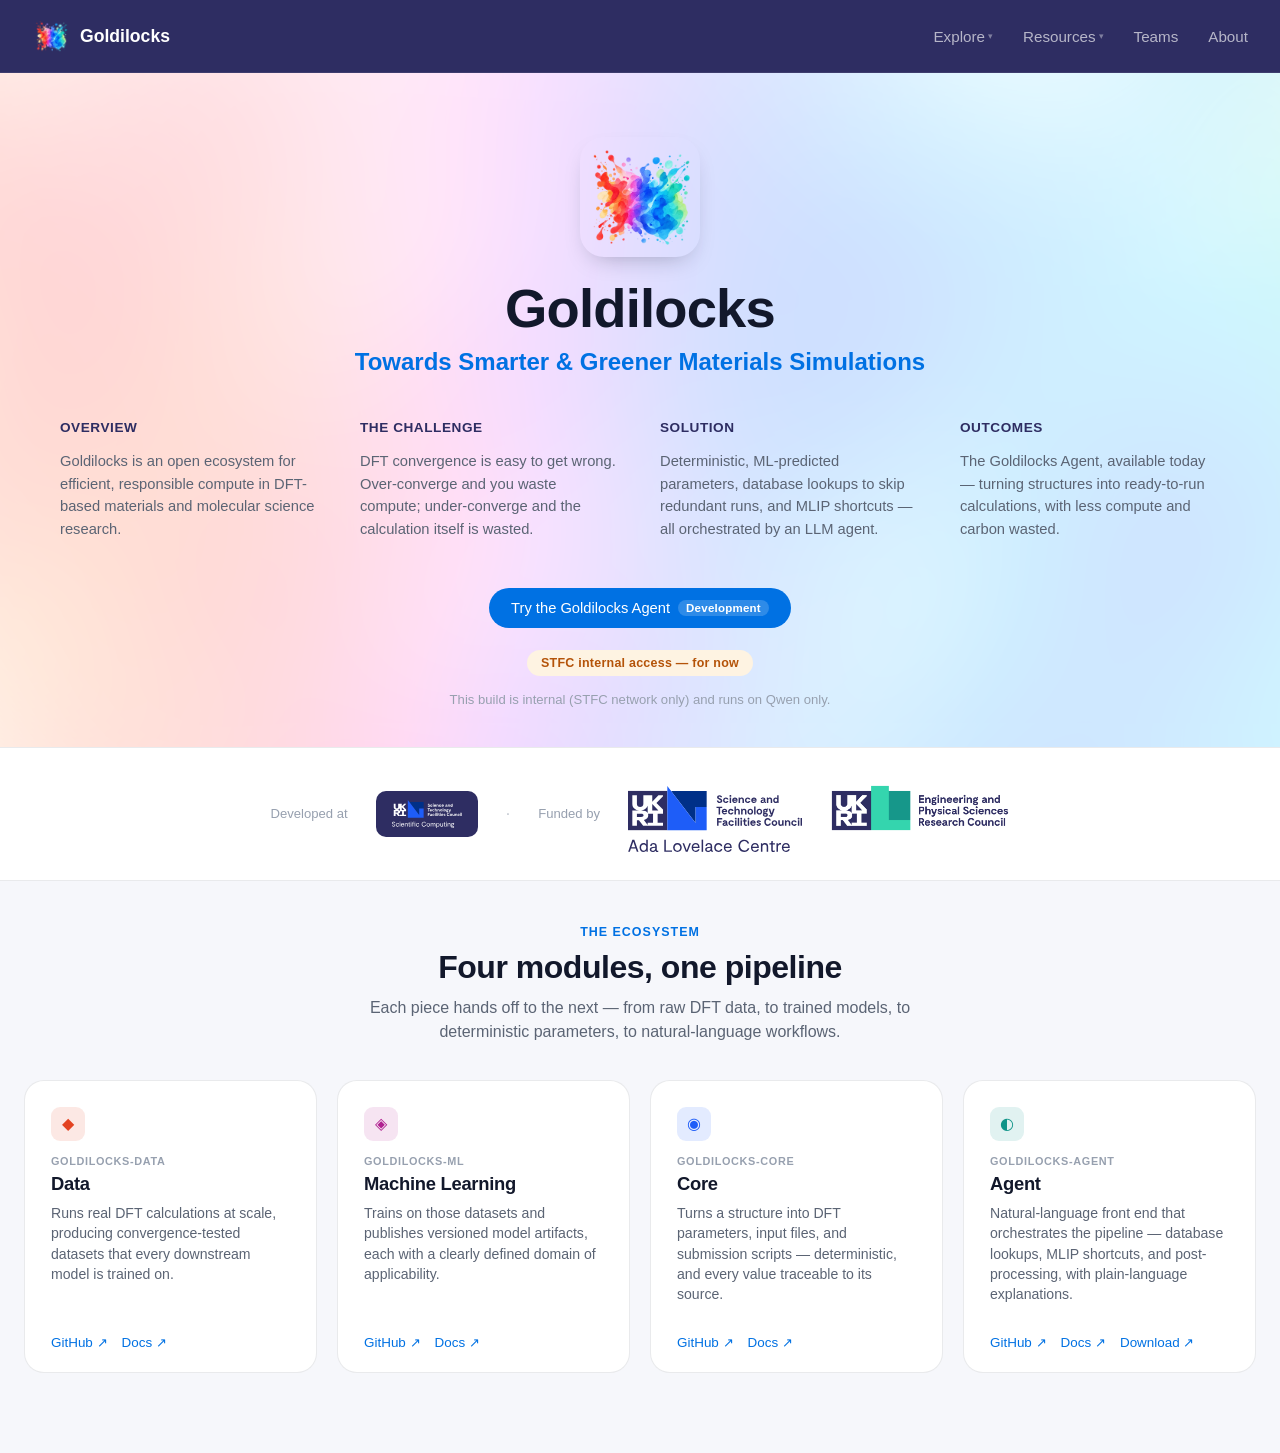
==== commit 37248531: "Refine hero, agent positioning, and Teams section Follow-up on the static site swap: single-column h" ====
--- a/public/index.html
+++ b/public/index.html
@@ -10,23 +10,21 @@
 <div class="page">
   <nav class="nav">
     <div class="wrap">
-      <div class="brand">
+      <a href="index.html" class="brand">
         <img src="assets/logo-splash.png" alt="Goldilocks logo" />
         <span>Goldilocks</span>
-      </div>
+      </a>
       <button class="nav-toggle" type="button" aria-label="Toggle menu" aria-expanded="false" data-nav-toggle>
         <span></span><span></span><span></span>
       </button>
       <div class="navlinks" data-nav-panel>
-        <a href="index.html" class="active">Home</a>
-
         <div class="nav-item">
           <span class="nav-trigger" data-nav-item-trigger>Explore <span class="chevron">▾</span></span>
           <div class="dropdown">
             <div class="dropdown-inner">
               <a href="https://stfc.github.io/goldilocks-data/" target="_blank" rel="noopener noreferrer">Data</a>
               <a href="https://stfc.github.io/goldilocks-ml/" target="_blank" rel="noopener noreferrer">ML</a>
-              <a href="https://stfc.github.io/goldilocks-core/" target="_blank" rel="noopener noreferrer">Core</a>
+              <a href="https://junwen94.github.io/goldilocks-core/" target="_blank" rel="noopener noreferrer">Core</a>
               <a href="https://stfc.github.io/goldilocks-agent/" target="_blank" rel="noopener noreferrer">Agent</a>
             </div>
           </div>
@@ -36,13 +34,13 @@
           <span class="nav-trigger" data-nav-item-trigger>Resources <span class="chevron">▾</span></span>
           <div class="dropdown">
             <div class="dropdown-inner">
-              <a href="agent.html">Install</a>
+              <a href="https://github.com/stfc/goldilocks-agent/pkgs/container/goldilocks-agent" target="_blank" rel="noopener noreferrer">Install</a>
               <a href="https://stfc.github.io/goldilocks-agent/" target="_blank" rel="noopener noreferrer">Docs</a>
             </div>
           </div>
         </div>
 
-        <a href="#" data-overlay-open="contact-overlay">Contact</a>
+        <a href="#" data-overlay-open="teams-overlay">Teams</a>
         <a href="#" data-overlay-open="about-overlay">About</a>
       </div>
     </div>
@@ -52,14 +50,36 @@
     <div class="wrap hero-inner">
       <img class="hero-mark" src="assets/logo-splash.png" alt="Goldilocks" />
       <h1>Goldilocks</h1>
-      <p class="slogan">Towards Smarter &amp; Greener Materials Simulations</p>
-      <p class="intro">Goldilocks is an open ecosystem that turns an atomic structure into a ready-to-run DFT calculation — real simulation data, trained models, and deterministic parameter selection, chained end to end.</p>
+      <p class="hero-subtitle">Towards Smarter &amp; Greener Materials Simulations</p>
+    </div>
+
+    <div class="wrap hero-breakdown-wrap">
+      <div class="hero-breakdown">
+        <div class="breakdown-item">
+          <h3>Overview</h3>
+          <p>Goldilocks is an open ecosystem for efficient, responsible compute in DFT-based materials and molecular science research.</p>
+        </div>
+        <div class="breakdown-item">
+          <h3>The Challenge</h3>
+          <p>DFT convergence is easy to get wrong. Over-converge and you waste compute; under-converge and the calculation itself is wasted.</p>
+        </div>
+        <div class="breakdown-item">
+          <h3>Solution</h3>
+          <p>Deterministic, ML-predicted parameters, database lookups to skip redundant runs, and MLIP shortcuts — all orchestrated by an LLM agent.</p>
+        </div>
+        <div class="breakdown-item">
+          <h3>Outcomes</h3>
+          <p>The Goldilocks Agent, available today — turning structures into ready-to-run calculations, with less compute and carbon wasted.</p>
+        </div>
+      </div>
+    </div>
+
+    <div class="wrap hero-inner">
       <div class="hero-cta">
-        <a class="btn btn-primary" href="http://172.16.113.98:8000" target="_blank" rel="noopener noreferrer">Try Goldilocks <span class="btn-track">Stable</span></a>
-        <a class="btn btn-secondary" href="http://172.16.113.101:8080/" target="_blank" rel="noopener noreferrer">Try Goldilocks <span class="btn-track">Development</span></a>
+        <a class="btn btn-primary" href="http://172.16.113.101:8080/" target="_blank" rel="noopener noreferrer">Try the Goldilocks Agent <span class="btn-track">Development</span></a>
       </div>
       <span class="hero-flag">STFC internal access — for now</span>
-      <p class="cta-note">Both builds are internal (STFC network only) and run on Qwen only.</p>
+      <p class="cta-note">This build is internal (STFC network only) and runs on Qwen only.</p>
     </div>
   </section>
 
@@ -117,16 +137,16 @@
           <h3>Core</h3>
           <p class="tagline">Turns a structure into DFT parameters, input files, and submission scripts — deterministic, and every value traceable to its source.</p>
           <div class="links">
-            <a href="https://github.com/stfc/goldilocks-core" target="_blank" rel="noopener noreferrer">GitHub ↗</a>
-            <a href="https://stfc.github.io/goldilocks-core/" target="_blank" rel="noopener noreferrer">Docs ↗</a>
+            <a href="https://github.com/junwen94/goldilocks-core" target="_blank" rel="noopener noreferrer">GitHub ↗</a>
+            <a href="https://junwen94.github.io/goldilocks-core/" target="_blank" rel="noopener noreferrer">Docs ↗</a>
           </div>
         </div>
 
         <div class="eco-card">
           <div class="icon icon-agent">◐</div>
-          <div class="kicker">goldilocks-agent · Coming soon</div>
+          <div class="kicker">goldilocks-agent</div>
           <h3>Agent</h3>
-          <p class="tagline">LLM-orchestrated workflows, post-processing, and explanations.</p>
+          <p class="tagline">Natural-language front end that orchestrates the pipeline — database lookups, MLIP shortcuts, and post-processing, with plain-language explanations.</p>
           <div class="links">
             <a href="https://github.com/stfc/goldilocks-agent" target="_blank" rel="noopener noreferrer">GitHub ↗</a>
             <a href="https://stfc.github.io/goldilocks-agent/" target="_blank" rel="noopener noreferrer">Docs ↗</a>
@@ -167,59 +187,62 @@
         <li>Democratization of DFT research.</li>
       </ul>
 
-      <h3>People</h3>
-      <ul class="about-people">
-        <li><span>Alin Marin Elena</span><span class="role">Principal Investigator</span></li>
-        <li><span>Susmita Basak</span><span class="role">Co-Investigator</span></li>
-        <li><span>Junwen Yin</span><span class="role"></span></li>
-        <li><span>Gilberto Teobaldi</span><span class="role"></span></li>
-        <li><span>Samuel Pinilla</span><span class="role"></span></li>
-        <li><span>Jaehoon Cha</span><span class="role"></span></li>
-      </ul>
-
       <h3>Organisations</h3>
       <p>Lead Research Organisation: STFC — Laboratories<br />Department: Scientific Computing Department</p>
     </div>
   </div>
 
-  <div class="about-overlay" id="contact-overlay">
+  <div class="about-overlay" id="teams-overlay">
     <div class="about-modal contact-modal">
       <button class="about-close" type="button" aria-label="Close" data-overlay-close>&times;</button>
       <div class="about-kicker">The Goldilocks Project</div>
-      <h2>Contact</h2>
-      <p>Reach out to the team directly.</p>
+      <h2>Teams</h2>
+
+      <h3>Project Lead</h3>
       <div class="contact-grid">
         <div class="contact-card">
           <img src="assets/team/alin-marin-elena.jpg" alt="Alin-Marin Elena" />
           <h4>Alin-Marin Elena</h4>
-          <div class="role">Project Lead</div>
-          <a href="mailto:alin-marin.elena@stfc.ac.uk">alin-marin.elena@stfc.ac.uk</a>
+          <div class="role">Principal Investigator</div>
         </div>
         <div class="contact-card">
           <img src="assets/team/susmita-basak.jpg" alt="Susmita Basak" />
           <h4>Susmita Basak</h4>
-          <div class="role">Project Co-lead</div>
-          <a href="mailto:susmita.basak@stfc.ac.uk">susmita.basak@stfc.ac.uk</a>
-        </div>
+          <div class="role">Co-Investigator</div>
+        </div>
+      </div>
+
+      <h3>Project Members</h3>
+      <div class="contact-grid">
         <div class="contact-card">
           <img src="assets/team/junwen-yin.jpg" alt="Junwen Yin" />
           <h4>Junwen Yin</h4>
+          <div class="role">Technical Contact</div>
           <a href="mailto:junwen.yin@stfc.ac.uk">junwen.yin@stfc.ac.uk</a>
+        </div>
+        <div class="contact-card">
+          <img src="assets/team/gilberto-teobaldi.jpg" alt="Gilberto Teobaldi" />
+          <h4>Gilberto Teobaldi</h4>
         </div>
         <div class="contact-card">
           <img src="assets/team/jaehoon-cha.jpg" alt="Jaehoon Cha" />
           <h4>Jaehoon Cha</h4>
-          <a href="mailto:Jaehoon.Cha@stfc.ac.uk">Jaehoon.Cha@stfc.ac.uk</a>
+        </div>
+      </div>
+
+      <h3>Former Project Members</h3>
+      <div class="contact-grid">
+        <div class="contact-card">
+          <img src="assets/team/elena-patyukova.jpg" alt="Elena Patyukova" />
+          <h4>Elena Patyukova</h4>
+        </div>
+        <div class="contact-card">
+          <img src="assets/team/samuel-pinilla.jpg" alt="Samuel Pinilla" />
+          <h4>Samuel Pinilla</h4>
         </div>
         <div class="contact-card">
           <img src="assets/team/willow-sparks.jpg" alt="Willow Sparks" />
           <h4>Willow Sparks</h4>
-          <a href="mailto:willow.sparks@stfc.ac.uk">willow.sparks@stfc.ac.uk</a>
-        </div>
-        <div class="contact-card">
-          <img src="assets/team/gilberto-teobaldi.jpg" alt="Gilberto Teobaldi" />
-          <h4>Gilberto Teobaldi</h4>
-          <a href="mailto:gilberto.teobaldi@stfc.ac.uk">gilberto.teobaldi@stfc.ac.uk</a>
         </div>
       </div>
     </div>
--- a/public/style.css
+++ b/public/style.css
@@ -316,12 +316,12 @@
   flex-direction: column;
   align-items: center;
   text-align: center;
-  max-width: 720px;
+  max-width: 860px;
   margin: 0 auto;
   width: 100%;
 }
 
-.hero-inner > * { max-width: 100%; }
+.hero-inner > * { max-width: 100%; margin-bottom: 0; }
 
 .hero-flag {
   display: inline-flex;
@@ -351,19 +351,42 @@
   color: var(--text);
 }
 
-.hero .slogan {
-  margin-top: 14px;
+.hero-subtitle {
+  margin-top: 8px;
+  color: var(--blue);
+  font-size: clamp(1.15rem, 2vw, 1.5rem);
+  font-weight: 600;
+}
+
+.hero-breakdown-wrap {
+  position: relative;
+  z-index: 1;
+  margin-top: 44px;
+}
+
+.hero-breakdown {
+  max-width: 1160px;
+  margin: 0 auto;
+  display: grid;
+  grid-template-columns: repeat(4, 1fr);
+  gap: 32px 40px;
+  text-align: left;
+  width: 100%;
+}
+
+.breakdown-item h3 {
+  font-size: 0.85rem;
+  font-weight: 600;
   color: var(--navy);
-  font-size: clamp(1.05rem, 1.8vw, 1.3rem);
-  font-weight: 600;
-}
-
-.hero .intro {
-  margin-top: 16px;
+  text-transform: uppercase;
+  letter-spacing: 0.04em;
+  margin-bottom: 8px;
+}
+
+.breakdown-item p {
   color: var(--text-dim);
-  font-size: 1.02rem;
+  font-size: 0.92rem;
   line-height: 1.55;
-  max-width: 560px;
 }
 
 .hero-cta {
@@ -863,26 +886,6 @@
   margin-bottom: 6px;
 }
 
-.about-people {
-  list-style: none;
-  padding: 0;
-  display: flex;
-  flex-direction: column;
-  gap: 6px;
-}
-.about-people li {
-  display: flex;
-  justify-content: space-between;
-  gap: 12px;
-  font-size: 0.9rem;
-  color: var(--text-dim);
-}
-.about-people .role {
-  color: var(--text-faint);
-  font-size: 0.8rem;
-  white-space: nowrap;
-}
-
 .contact-modal { max-width: 720px; }
 
 .contact-grid {
@@ -909,6 +912,7 @@
 }
 
 .contact-card h4 {
+  margin: 0;
   font-size: 0.88rem;
   color: var(--text);
   font-weight: 600;
@@ -929,6 +933,7 @@
 /* ---------- responsive ---------- */
 @media (max-width: 900px) {
   .eco-grid { grid-template-columns: repeat(2, 1fr); }
+  .hero-breakdown { grid-template-columns: repeat(2, 1fr); max-width: 520px; margin-left: auto; margin-right: auto; }
   .sub-hero-inner { grid-template-columns: 1fr; gap: 40px; }
   .sub-left p { max-width: none; }
 }
@@ -936,6 +941,7 @@
 @media (max-width: 640px) {
   .wrap { padding: 0 18px; }
   .eco-grid { grid-template-columns: 1fr; }
+  .hero-breakdown { grid-template-columns: 1fr; max-width: 380px; }
   .hero-cta { flex-direction: column; align-items: stretch; width: 100%; }
   .hero-cta .btn { justify-content: center; }
   .download-row { flex-direction: column; }
